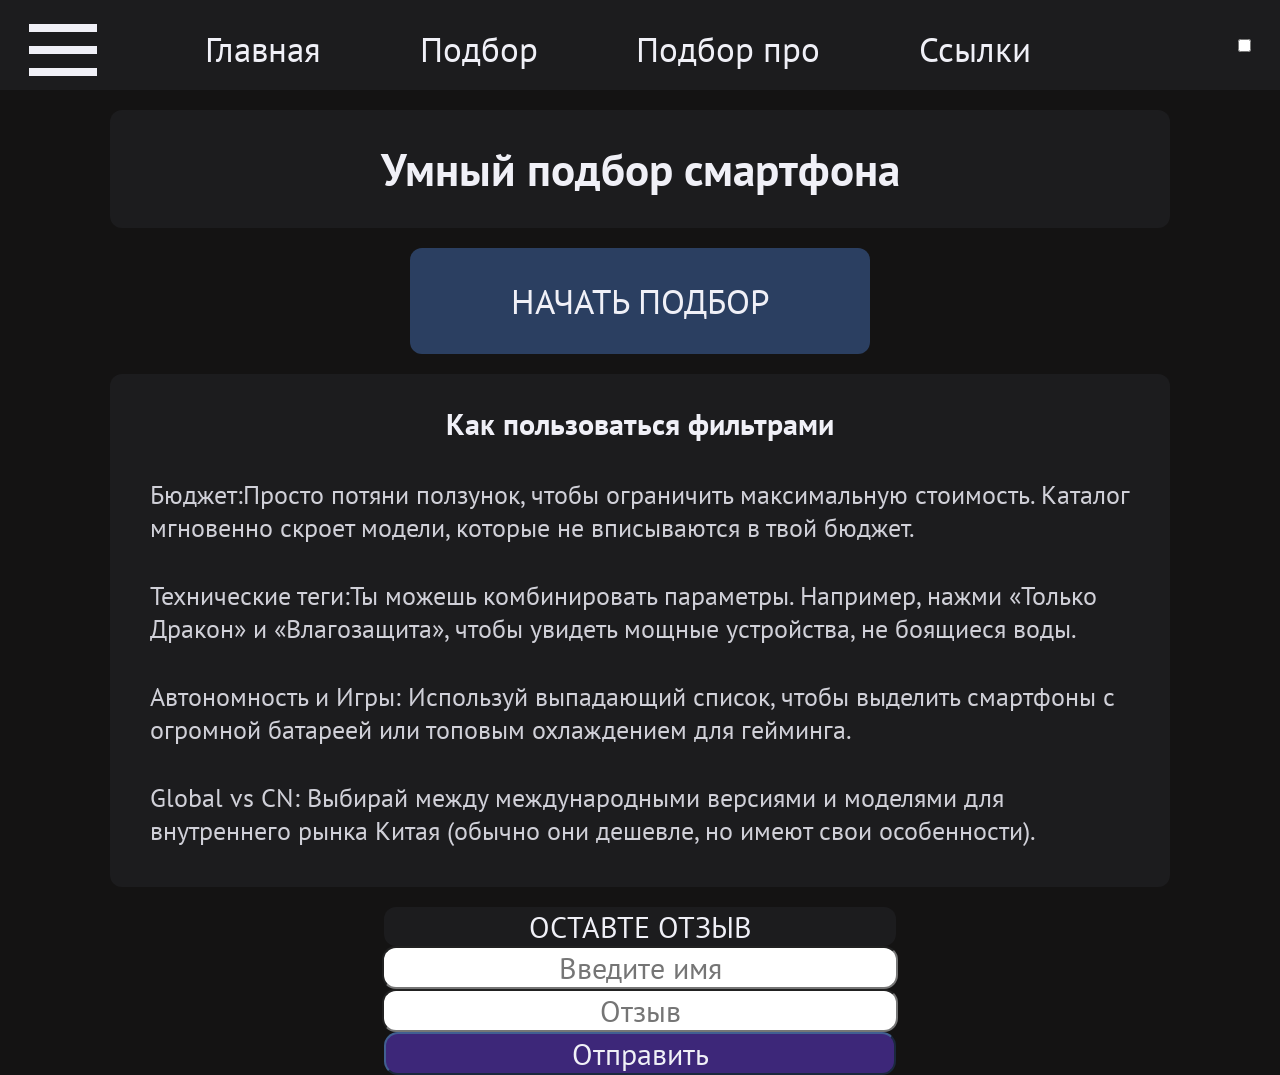
==== index.html @ bf910c3c "Add files via upload" ====
<!DOCTYPE html>
<html lang="en">
<head>
    <meta charset="UTF-8">
    <meta name="viewport" content="width=device-width, initial-scale=1.0">
    <link rel="stylesheet" href="style.css">
    <title>Document</title>
</head>
<body>
    <header>
            <div class="burger">
            <span></span>
            <span></span>
            <span></span>
        </div>
        <nav>
            <ul>
                <li><a href="index.html">Главная</a></li>
                <li><a href="find.html">Подбор</a></li>
                <li><a href="find_pro.html"class="_a">Подбор про</a></li>
                <li><a href="s.html"class="_a">Ссылки</a></li>
                <li><a href=""></a></li>
            </ul>
        </nav>
    <input type="checkbox" id = 'them'>
    </header>
    <main>
        <nav class="bnav">
            <ul>
                <li><a href="index.html">Главная</a></li>
                <li><a href="find.html" >Подбор</a></li>
                <li><a href="find_pro.html" >Подбор про</a></li>
                <li><a href="s.html">Ссылки</a></li>
                
            </ul>
        </nav>
        
        <div class="site_info"><h1>Умный подбор смартфона</h1></div>
        <div class="startfind"><a href="find.html">НАЧАТЬ ПОДБОР</a></div>
<div class="site_info2">
    <h2>Как пользоваться фильтрами</h2>
    <p class="how">Бюджет:Просто потяни ползунок, чтобы ограничить максимальную стоимость. Каталог мгновенно скроет модели, которые не вписываются в твой бюджет.</p>
    <p class="how">Технические теги:Ты можешь комбинировать параметры. Например, нажми «Только Дракон» и «Влагозащита», чтобы увидеть мощные устройства, не боящиеся воды.</p>
    <p class="how">Автономность и Игры: Используй выпадающий список, чтобы выделить смартфоны с огромной батареей или топовым охлаждением для гейминга.</p>
    <p class="how">Global vs CN: Выбирай между международными версиями и моделями для внутреннего рынка Китая (обычно они дешевле, но имеют свои особенности).</p>
</div>


    </main>
    <footer>

<form action="" class="form" id="tg-form">
    <label class="formlbl">ОСТАВТЕ ОТЗЫВ</label>
    <!-- Добавили name="name" и исправили required -->
    <input type="text" placeholder="Введите имя" required name="name">            
    
    <!-- Заменили textarea на input для телефона и добавили name="phone" -->
    <input type="text" placeholder="Отзыв" required name="text">
    
    <button type="submit" class="formbutton" id="sendbutton">Отправить</button>
</form>



    </footer>
</body>
<script type="module" src="indecs.js"></script>

</html>
---- style.css ----
@import url('https://fonts.googleapis.com/css2?family=PT+Sans:ital,wght@0,400;0,700;1,400;1,700&family=PT+Serif:ital,wght@0,400;0,700;1,400;1,700&family=Roboto:ital,wght@0,100;0,300;0,400;0,500;0,700;0,900;1,100;1,300;1,400;1,500;1,700;1,900&display=swap');
*{
    font-family:'Pt Sans'; /* шрифты */
    padding: 0px;
    margin: 0px; 
    user-select: none;         /* Убирает возможность выделить текст курсором */
}

.pt-sans-regular { /* шрифты */
    font-family: "PT Sans", serif;
    font-weight: 400;
    font-style: normal;
}

body{
    display: flex;
    flex-direction: column;
    min-height: 100vh; /* Растягивает body на всю высоту экрана */
    margin: 0;
    /* background: radial-gradient(circle, #acacff, #7878f4); */
    background-color: #141313;
}

header {
    display: flex;
    justify-content: space-around;
    align-items: center; /* Центрирует элементы по вертикали внутри 80px */
    background-color: #1c1c1e;
    height: 90px;
    position: fixed;
    top: 0;       /* Прижать к самому верху */
    left: 0;      /* Прижать к левому краю */
    width: 100%;  /* Растянуть на всю ширину экрана */
    z-index: 100; /* Чтобы шапка всегда была поверх остального контента */
}

li:hover {
    /* Цвет фона с прозрачностью 0.1, который НЕ влияет на текст */
    background-color: rgba(255, 255, 255, 0.1); 
    border-radius: 8px;
}

header nav{
    width:80%;
}

header ul{
    margin-top: 7px;
    display: flex;
    width: 100%;
    justify-content: space-around;
}

header li{
    list-style: none;
    transition: 0.3s; /* Чтобы наведение было плавным */
    border: 2px solid transparent; /* Заранее бронируем место под обводку, чтобы текст не дергался */
    padding: 10px; /* Отступ внутри, чтобы текст не прилипал к рамке */
    cursor: pointer;
}

header a{
    font-size: 35px;
    text-decoration: none;
    color: #f0f0f7;

}

.burger {
    margin-top: 10px;
    width: 68px;
    height: 52px;
    display: flex;
    flex-direction: column;
    cursor: pointer;
    justify-content: space-between; /* Распределяем линии равномерно */
    position: relative;
}

.burger span {
    background-color: #f0f0f7;
    height: 8px;
    width: 100%;
    transition: 0.3s ease; /* Добавляем плавность */
    transform-origin: center; /* Вращаем относительно центра */
}

.burger.active span:nth-child(1) {
    transform: translateY(22px) rotate(45deg);
}

.burger.active span:nth-child(2) {
    opacity: 0;
}

.burger.active span:nth-child(3) {
    transform: translateY(-22px) rotate(-45deg);
}

main {
    padding-top: 90px;

    flex: 1; /* Этот блок заберет всё свободное место, прижав футер вниз */
    
}


.bnav{
    position: fixed;
    transform: translateX(-230px);    
    z-index: 100;
}

.bnav.active{
    height: 100%;
    width: 250px;
    display: flex;
    justify-content: space-around;
    transition: 0.4s ease;
    transform: translateX(0px); 
    background-color: #1c1c1e;
    position: fixed;
    z-index: 100;
}

main ul{
    margin-top: 20px;
    margin-left: 40px;
}

main li{
    height: 60px;
       list-style: none; 
}

main a{
    font-size: 35px;
    text-decoration: none;
    color: #f0f0f7;
}

.first_text{
    font-size: 40px;
}

button{
    height: 50px;
    font-size: 25px;
    width: 210px;
    color: #f0f0f7;
    /* background-color: #2b3f61; */
    background-color: #3d2779;
    text-decoration: none;
    outline: none;
    border-radius: 12px;
    border-color: #415f91;
    cursor: pointer;
}

button.active {
    background-color: #f0f0f7;
    color: #415f91;
    border-color: #415f91;
}

button:hover {
    filter: brightness(1.2); /* Легкое осветление при наведении */
}

select{
    width: 820px;
    color: #f0f0f7;
    background-color: #2b3f61;
    font-size: 25px;    
    text-decoration: none;
    outline: none;
    border-radius: 12px;
    border-color: #415f91;
    text-align: center; /*текст по центру*/
    cursor: pointer;
    appearance: none;  /* Убирает стандартную "галочку" браузера */
    height: 50px;
}

select:hover{
    filter: brightness(1.2); /* Легкое осветление при наведении */
}

option:hover{
  background-color: blue;
  cursor: pointer;
}

.price{
font-size: 35px;
}

.buttons {
    display: flex;
    flex-wrap: wrap;    /* Позволяет кнопкам перепрыгивать на новую строку */
    justify-content: center;
    gap: 12px;          
    padding: 20px;
    max-width: 900px;   
    margin: 0 auto;     
}


.phone_card {
    display: flex;         /* Выстраивает картинку и инфо-блок в ряд */
    gap: 20px;             /* Расстояние между картинкой и текстом */
    background: #fff;
    padding: 15px;
    border-radius: 14px;
    margin-bottom: 15px; 
    max-width: 1100px;       /*  эти 2 свойства в комбенации уберают края */
    margin: 15px auto;           /*  эти 2 свойства в комбенации уберают края */
    color: #f0f0f7;
    /* background-color: #415f91; */
    background-color: #1c1c1e;
    font-size: 25px;
    animation: fadeIn 0.5s ease forwards; 
}

.startfind{
    background-color:#2b3f61;
    width: 400px;
    max-width: 95%;
    margin: 20px auto;
    border-radius: 12px;
    padding: 30px;
    display: flex;
    flex-direction: column;
    gap: 15px;
    color: #f0f0f7;
    align-items: center;   
    font-size: 30px; 
    
}

.site_info2{
    margin: 150px auto;
}







@keyframes fadeIn {
    0% {
        opacity: 0;
        transform: translateY(20px); 
    }
    100% {
        opacity: 1;
        transform: translateY(0);
    }
}

.phone_img {
    max-width: 600px;          /* Фиксируем ширину картинки */
    max-height: 550px;
    border-radius: 14px;
}

.phone_info {
    display: flex;
    flex-direction: column; /* Внутри этого блока всё идет сверху вниз */
    gap: 10px;             /* Расстояние между H3 и будущим текстом */
}

.phone_info h3 {
    margin: 0;             /* Убираем лишние отступы у заголовка */
    font-size: 30px;
}

.count{
    font-size: 30px;
    color: #f0f0f7;
    background-color: #2b3f61;
    width: 225px;
    margin: auto;
    text-align: center;
    border-radius: 12px;
    height: auto;
}

.costdiv{
    display: flex;
    justify-content: center;
    flex-direction: column-reverse;
    background-color: #2b3f61;
    margin: 15px auto;
    width: 830px;
    border-radius: 12px;
}

.cost{
    width: 90%;
    margin: auto;
    cursor: pointer;
    margin-bottom: 10px;
}

.costspan{
    margin: auto;
    color: #f0f0f7;
    font-size: 30px;
    margin-top: 5px;
}

.site_info, .site_info2 {
    width: 1000px;
    max-width: 95%; 
    margin: 20px auto;
    background-color:#1c1c1e;
    border-radius: 12px;
    padding: 30px; 
    display: flex;
    flex-direction: column;
    gap: 15px; 
    color: #f0f0f7;
}


h1, h2{
    margin: 0 auto;
    text-align: center;
}

h1 { 
    font-size: 45px; 
    color: #f0f0f7; 
}

h2 { 
    font-size: 30px; 
    padding-bottom: 10px; 
}

.how {
    font-size: 26px; 
    margin: 10px;
    text-align: left;
    color: #d0d0d8;
}

.form{
    display: flex;
    flex-direction: column;
    align-items: center;
    height: 15vh;

}

.form input,textarea{
    border-radius: 14px;
    width: 40%;
    height: 100px;
    font-size: 30px;        
    text-align: center;
}

.formbutton{
    border-radius: 14px;
    width: 40%;
    height: 100px;
    font-size: 30px;        
    text-align: center;
}

.findfoot{
    background:#415f91;
    font-size: 30px;
    color: #f0f0f7;
    background-color:#2b3f61;
    width: 100%;
    margin: auto;
    text-align: center;
    border-radius: 12px;
    height: auto;
     
}

.formlbl{
    background-color: #1c1c1e;
    border-radius: 12px;
    width: 40%;
    text-align: center;
    font-size: 30px;
    color:#f0f0f7;
}

.description{
    color: #d0d0d8;
}























@media (max-width: 480px){
    ._a{
        display: none;
    }
    .costdiv{
        width: 80%;
    }

    body {
    margin: 0;
    padding: 0;
    overflow-x: hidden; /* Запрещаем боковую прокрутку */
    width: 100%;
    font-family: sans-serif;
}

.formlbl{
    width: 90%;
}

.formbutton{
    width: 90%;
}

.startfind{
    width: 80%;
}

.block1 {
    display: flex;
    flex-direction: column; 
    align-items: center;    
    gap: 20px;              
    padding: 15px;
}
.phone_card {
    width: 100%;            
    max-width: 360px;       
    background:#415f91;
    border-radius: 14px;
    display: flex;
    flex-direction: column; 
}

.phone_img {
    width: 100%;
    height: 250px;
    object-fit: cover;      /* Картинка заполняет верхнюю часть */
}

.phone_info {
    padding: 15px;
}

header nav{
    width:60%;
}
.phone_info h3 {
    font-size: 30px;
    margin-bottom: 10px;
}
.filter-btn {
    padding: 12px 20px;
    font-size: 24px;
    border-radius: 12px;
    margin: 5px;
}
.form input, button, textarea{
    width: 90%;
}
.site_info, .site_info2{
    width: 80%;
}
}
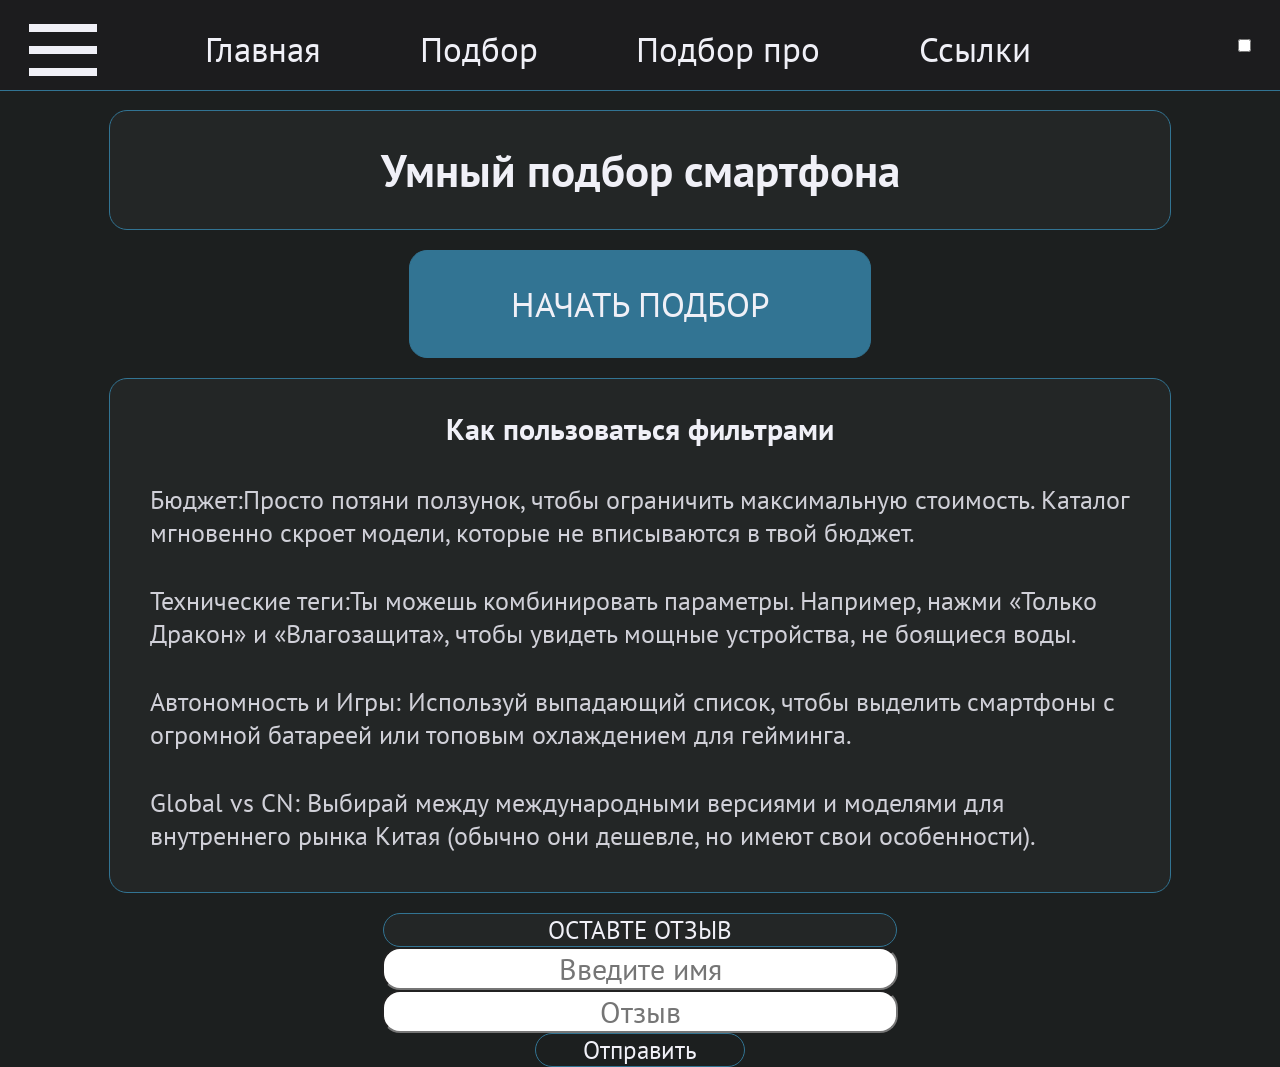
==== commit 738c161e: "Add files via upload" ====
--- a/index.html
+++ b/index.html
@@ -57,7 +57,7 @@
     <!-- Заменили textarea на input для телефона и добавили name="phone" -->
     <input type="text" placeholder="Отзыв" required name="text">
     
-    <button type="submit" class="formbutton" id="sendbutton">Отправить</button>
+    <button type="submit" class="button" class="sendbutton" >Отправить</button>
 </form>
 
 
--- a/style.css
+++ b/style.css
@@ -18,14 +18,15 @@
     min-height: 100vh; /* Растягивает body на всю высоту экрана */
     margin: 0;
     /* background: radial-gradient(circle, #acacff, #7878f4); */
-    background-color: #141313;
+    background-color: #1C1F1F;
 }
 
 header {
     display: flex;
     justify-content: space-around;
     align-items: center; /* Центрирует элементы по вертикали внутри 80px */
-    background-color: #1c1c1e;
+    border-bottom: 1px solid #327493; /* Тонкая рамка вместо заливки */
+    background-color: #1C1C1E;
     height: 90px;
     position: fixed;
     top: 0;       /* Прижать к самому верху */
@@ -118,9 +119,10 @@
     justify-content: space-around;
     transition: 0.4s ease;
     transform: translateX(0px); 
-    background-color: #1c1c1e;
+    background-color: #1C1C1E;
     position: fixed;
     z-index: 100;
+    border-right: 1px solid #327493; /* Тонкая рамка вместо заливки */
 }
 
 main ul{
@@ -148,12 +150,11 @@
     font-size: 25px;
     width: 210px;
     color: #f0f0f7;
-    /* background-color: #2b3f61; */
-    background-color: #3d2779;
+    background: transparent;
+    border: 1px solid #327493; /* Тонкая рамка вместо заливки */
     text-decoration: none;
     outline: none;
-    border-radius: 12px;
-    border-color: #415f91;
+    border-radius: 18px ;
     cursor: pointer;
 }
 
@@ -164,22 +165,82 @@
 }
 
 button:hover {
-    filter: brightness(1.2); /* Легкое осветление при наведении */
-}
-
-select{
-    width: 820px;
-    color: #f0f0f7;
-    background-color: #2b3f61;
-    font-size: 25px;    
-    text-decoration: none;
+    background-color: #327493;
+    color: white;
+    transition: 0.3s; /* Плавный переход */
+}
+
+
+select {
+    width: 100%; /* На мобилках лучше 100%, на ПК можно ограничить */
+    max-width: 900px; 
+    height: 50px;
+    color: #f0f0f7;
+    background: transparent;
+    font-size: 25px;
+    border: 1px solid #327493;
+    border-radius: 18px;
     outline: none;
-    border-radius: 12px;
-    border-color: #415f91;
-    text-align: center; /*текст по центру*/
     cursor: pointer;
-    appearance: none;  /* Убирает стандартную "галочку" браузера */
-    height: 50px;
+    text-align: center;
+    appearance: none;
+    padding: 0 15px;
+}
+
+.bace option {
+    background-color: #1C1C1E;
+    color: #f0f0f7;
+}
+
+/* ДВОЙНОЙ ПОЛЗУНОК */
+.range-container {
+    position: relative;
+    width: 100%;
+    height: 40px;
+    margin-top: 10px;
+}
+
+input[type="range"].cost {
+    -webkit-appearance: none;
+    appearance: none;
+    width: 100%;
+    position: absolute;
+    background: transparent;
+    pointer-events: none; /* Клики проходят сквозь пустую область */
+    top: 50%;
+    transform: translateY(-50%);
+    margin: 0;
+}
+
+/* Кругляшок (Thumb) */
+input[type="range"].cost::-webkit-slider-thumb {
+    -webkit-appearance: none;
+    height: 20px;
+    width: 20px;
+    border-radius: 50%;
+    background: #f0f0f7;
+    cursor: pointer;
+    pointer-events: auto; /* Кликабелен только сам кружок */
+    box-shadow: 0 0 10px rgba(50, 116, 147, 0.5);
+    border: none;
+}
+
+/* Дорожка */
+.slider-track {
+    width: 100%;
+    height: 5px;
+    background: #327493;
+    position: absolute;
+    top: 50%;
+    transform: translateY(-50%);
+    border-radius: 5px;
+}
+
+.range-values {
+    color: #f0f0f7;
+    font-size: 25px;
+    margin-bottom: 10px;
+    text-align: center;
 }
 
 select:hover{
@@ -211,23 +272,23 @@
     gap: 20px;             /* Расстояние между картинкой и текстом */
     background: #fff;
     padding: 15px;
-    border-radius: 14px;
+    border-radius: 18px;
     margin-bottom: 15px; 
     max-width: 1100px;       /*  эти 2 свойства в комбенации уберают края */
     margin: 15px auto;           /*  эти 2 свойства в комбенации уберают края */
     color: #f0f0f7;
-    /* background-color: #415f91; */
-    background-color: #1c1c1e;
+    /* background-color: #415f91; */    border: 1px solid #327493; /* Тонкая рамка вместо заливки */
     font-size: 25px;
     animation: fadeIn 0.5s ease forwards; 
+    background-color: transparent;
 }
 
 .startfind{
-    background-color:#2b3f61;
+    background-color:#327493;
     width: 400px;
     max-width: 95%;
     margin: 20px auto;
-    border-radius: 12px;
+    border-radius: 18px;
     padding: 30px;
     display: flex;
     flex-direction: column;
@@ -235,7 +296,8 @@
     color: #f0f0f7;
     align-items: center;   
     font-size: 30px; 
-    
+
+    border: 1px solid #327493; /* Тонкая рамка вместо заливки */
 }
 
 .site_info2{
@@ -262,7 +324,7 @@
 .phone_img {
     max-width: 600px;          /* Фиксируем ширину картинки */
     max-height: 550px;
-    border-radius: 14px;
+    border-radius: 18px;
 }
 
 .phone_info {
@@ -279,29 +341,36 @@
 .count{
     font-size: 30px;
     color: #f0f0f7;
-    background-color: #2b3f61;
+    background-color: #327493;
     width: 225px;
     margin: auto;
     text-align: center;
-    border-radius: 12px;
+    border-radius: 18px;
     height: auto;
+        background: transparent;
+    border: 1px solid #327493; /* Тонкая рамка вместо заливки */
 }
 
 .costdiv{
     display: flex;
     justify-content: center;
     flex-direction: column-reverse;
-    background-color: #2b3f61;
+    background-color: #327493;
     margin: 15px auto;
-    width: 830px;
-    border-radius: 12px;
+    width: 80%;
+    border-radius: 18px;
+        background: transparent;
+    border: 1px solid #327493; /* Тонкая рамка вместо заливки */
 }
 
 .cost{
+background-color: #1C1C1E;
+    color: #f0f0f7;
     width: 90%;
     margin: auto;
     cursor: pointer;
     margin-bottom: 10px;
+    color: #327493; /* Тонкая рамка вместо заливки */
 }
 
 .costspan{
@@ -315,13 +384,14 @@
     width: 1000px;
     max-width: 95%; 
     margin: 20px auto;
-    background-color:#1c1c1e;
-    border-radius: 12px;
     padding: 30px; 
     display: flex;
     flex-direction: column;
     gap: 15px; 
     color: #f0f0f7;
+    background: rgba(255, 255, 255, 0.03); /* Почти прозрачный фон */
+    border: 1px solid #327493; /* Тонкая рамка вместо заливки */
+    border-radius: 18px;
 }
 
 
@@ -356,7 +426,7 @@
 }
 
 .form input,textarea{
-    border-radius: 14px;
+    border-radius: 18px;
     width: 40%;
     height: 100px;
     font-size: 30px;        
@@ -364,7 +434,7 @@
 }
 
 .formbutton{
-    border-radius: 14px;
+    border-radius: 18px;
     width: 40%;
     height: 100px;
     font-size: 30px;        
@@ -372,31 +442,34 @@
 }
 
 .findfoot{
-    background:#415f91;
     font-size: 30px;
     color: #f0f0f7;
-    background-color:#2b3f61;
+    background-color:#3B527F;
     width: 100%;
     margin: auto;
     text-align: center;
-    border-radius: 12px;
     height: auto;
-     
+         border-top: 1px solid #327493; /* Тонкая рамка вместо заливки */    
+        background-color: #1C1C1E;
 }
 
 .formlbl{
-    background-color: #1c1c1e;
-    border-radius: 12px;
     width: 40%;
     text-align: center;
-    font-size: 30px;
+    font-size: 25px;
     color:#f0f0f7;
+    background: rgba(255, 255, 255, 0.03); /* Почти прозрачный фон */
+    border: 1px solid #327493; /* Тонкая рамка вместо заливки */
+    border-radius: 18px;
 }
 
 .description{
     color: #d0d0d8;
 }
 
+.sendbutton{
+    width: 40%;
+}
 
 
 
@@ -424,7 +497,7 @@
         display: none;
     }
     .costdiv{
-        width: 80%;
+        width: 95%;
     }
 
     body {
@@ -457,10 +530,10 @@
 .phone_card {
     width: 100%;            
     max-width: 360px;       
-    background:#415f91;
-    border-radius: 14px;
+    border-radius: 18px;
     display: flex;
     flex-direction: column; 
+    
 }
 
 .phone_img {
@@ -483,7 +556,7 @@
 .filter-btn {
     padding: 12px 20px;
     font-size: 24px;
-    border-radius: 12px;
+    border-radius: 18px;
     margin: 5px;
 }
 .form input, button, textarea{
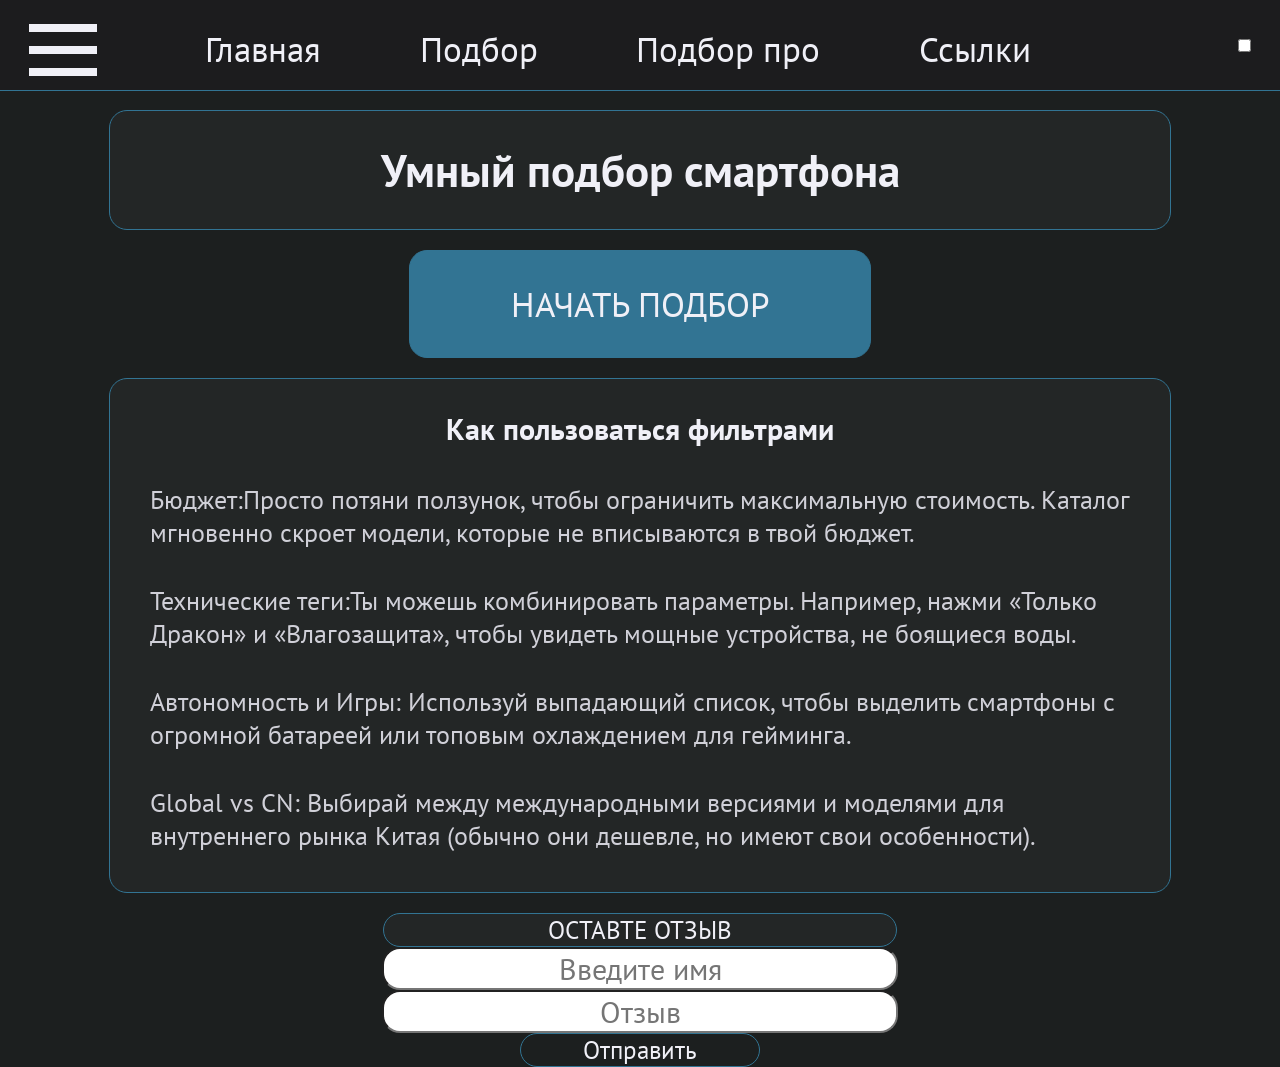
==== commit 57021bcc: "Add files via upload" ====
--- a/index.html
+++ b/index.html
@@ -27,10 +27,10 @@
     <main>
         <nav class="bnav">
             <ul>
-                <li><a href="index.html">Главная</a></li>
-                <li><a href="find.html" >Подбор</a></li>
-                <li><a href="find_pro.html" >Подбор про</a></li>
-                <li><a href="s.html">Ссылки</a></li>
+                <li><a href="index.html" class="at">Главная</a></li>
+                <li><a href="find.html" class="at">Подбор</a></li>
+                <li><a href="find_pro.html" class="at">Подбор про</a></li>
+                <li><a href="s.html" class="at">Ссылки</a></li>
                 
             </ul>
         </nav>
--- a/style.css
+++ b/style.css
@@ -33,6 +33,7 @@
     left: 0;      /* Прижать к левому краю */
     width: 100%;  /* Растянуть на всю ширину экрана */
     z-index: 100; /* Чтобы шапка всегда была поверх остального контента */
+    
 }
 
 li:hover {
@@ -108,15 +109,13 @@
 
 .bnav{
     position: fixed;
-    transform: translateX(-230px);    
+    transform: translateX(-290px);    
     z-index: 100;
 }
 
 .bnav.active{
     height: 100%;
     width: 250px;
-    display: flex;
-    justify-content: space-around;
     transition: 0.4s ease;
     transform: translateX(0px); 
     background-color: #1C1C1E;
@@ -148,7 +147,7 @@
 button{
     height: 50px;
     font-size: 25px;
-    width: 210px;
+    width: 240px;
     color: #f0f0f7;
     background: transparent;
     border: 1px solid #327493; /* Тонкая рамка вместо заливки */
@@ -471,6 +470,79 @@
     width: 40%;
 }
 
+/* Контейнер кнопки для позиционирования */
+.filter-btn {
+    position: relative;
+    padding-right: 35px !important; /* Освобождаем место под знак вопроса */
+}
+
+/* Иконка вопроса */
+.hint-icon {
+    position: absolute;
+    right: 8px;
+    top: 50%;
+    transform: translateY(-50%);
+    width: 18px;
+    height: 18px;
+    background: rgba(255, 255, 255, 0.2);
+    border-radius: 50%;
+    font-size: 12px;
+    display: flex;
+    align-items: center;
+    justify-content: center;
+    cursor: help;
+    transition: 0.3s;
+}
+
+.hint-icon:hover {
+    background: #327493;
+}
+
+/* Сама подсказка */
+.hint-text {
+    visibility: hidden;
+    opacity: 0;
+    width: 180px;
+    background: #1C1C1E;
+    color: #fff;
+    text-align: center;
+    border: 1px solid #327493;
+    border-radius: 8px;
+    padding: 8px;
+    position: absolute;
+    z-index: 100;
+    bottom: 130%; /* Показываем над кнопкой */
+    left: 50%;
+    transform: translateX(-50%);
+    transition: 0.3s;
+    font-size: 13px;
+    line-height: 1.4;
+    pointer-events: none; /* Чтобы не мешала кликам */
+    box-shadow: 0 5px 15px rgba(0,0,0,0.5);
+}
+
+/* Треугольник внизу подсказки */
+.hint-text::after {
+    content: "";
+    position: absolute;
+    top: 100%;
+    left: 50%;
+    margin-left: -5px;
+    border-width: 5px;
+    border-style: solid;
+    border-color: #327493 transparent transparent transparent;
+}
+
+/* Показ при наведении или клике (для мобилок) */
+.hint-icon:hover .hint-text, .hint-icon.active .hint-text {
+    visibility: visible;
+    opacity: 1;
+}
+
+.hint-icon.active .hint-text {
+    visibility: visible;
+    opacity: 1;
+}
 
 
 
@@ -498,6 +570,10 @@
     }
     .costdiv{
         width: 95%;
+    }
+
+    header a{
+        display: none;
     }
 
     body {
@@ -508,6 +584,16 @@
     font-family: sans-serif;
 }
 
+.bnav.active{
+    width: 100%;
+}
+
+.at{
+    margin-bottom: 15px;
+    font-size: 40px;
+    width: 100%;
+}
+
 .formlbl{
     width: 90%;
 }
@@ -527,13 +613,12 @@
     gap: 20px;              
     padding: 15px;
 }
-.phone_card {
-    width: 100%;            
-    max-width: 360px;       
+.phone_card {        
+    max-width: 80%;       
     border-radius: 18px;
     display: flex;
     flex-direction: column; 
-    
+    margin: 5px auto;
 }
 
 .phone_img {
@@ -565,4 +650,36 @@
 .site_info, .site_info2{
     width: 80%;
 }
-}
+    .block1 {
+        width: 100%;
+        overflow-x: hidden; /* Обрезаем всё, что вылезает за пределы контейнера */
+        padding: 0; 
+    }
+.findfoot{
+    font-size: 22px;
+}    
+    .hint-text {
+        /* 1. Сбрасываем центрирование */
+        left: auto !important; 
+        transform: none !important; 
+
+        /* 2. Прижимаем правый край подсказки к правому краю иконки */
+        right: 0 !important; 
+        
+        /* 3. Ограничиваем ширину, чтобы она не была шире экрана */
+        width: 80vw; 
+        max-width: 280px;
+
+        /* 4. Немного отступаем от верха */
+        bottom: 150%; 
+    }
+
+    /* 5. Поправляем хвостик (треугольник), чтобы он был под вопросиком */
+    .hint-text::after {
+        left: auto !important;
+        right: 5px !important; /* Смещаем вправо к иконке */
+        margin-left: 0 !important;
+    }
+
+
+}
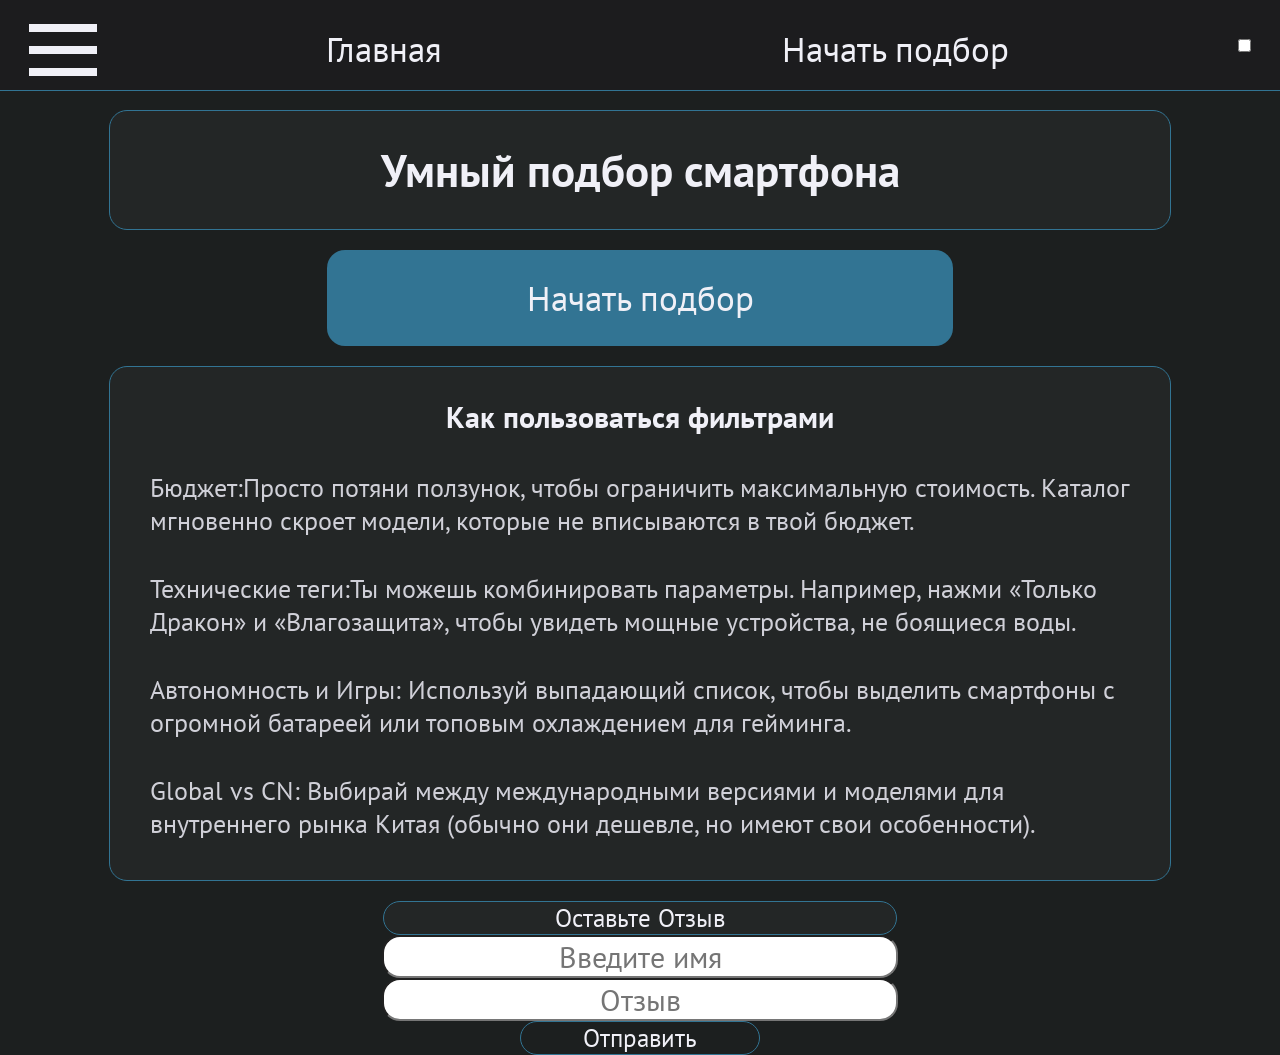
==== commit 91d16297: "Add files via upload" ====
--- a/index.html
+++ b/index.html
@@ -15,11 +15,9 @@
         </div>
         <nav>
             <ul>
-                <li><a href="index.html">Главная</a></li>
-                <li><a href="find.html">Подбор</a></li>
-                <li><a href="find_pro.html"class="_a">Подбор про</a></li>
-                <li><a href="s.html"class="_a">Ссылки</a></li>
-                <li><a href=""></a></li>
+                <li><a href="index.html">Главная</a></li>            
+                <li><a href="find.html">Начать подбор</a></li>
+
             </ul>
         </nav>
     <input type="checkbox" id = 'them'>
@@ -28,15 +26,13 @@
         <nav class="bnav">
             <ul>
                 <li><a href="index.html" class="at">Главная</a></li>
-                <li><a href="find.html" class="at">Подбор</a></li>
-                <li><a href="find_pro.html" class="at">Подбор про</a></li>
-                <li><a href="s.html" class="at">Ссылки</a></li>
-                
+                <li><a href="find.html" class="at" >Подбор</a></li>
+
             </ul>
         </nav>
-        
         <div class="site_info"><h1>Умный подбор смартфона</h1></div>
-        <div class="startfind"><a href="find.html">НАЧАТЬ ПОДБОР</a></div>
+                <div class="startfind"><a href="find.html">Начать подбор</a></div>
+
 <div class="site_info2">
     <h2>Как пользоваться фильтрами</h2>
     <p class="how">Бюджет:Просто потяни ползунок, чтобы ограничить максимальную стоимость. Каталог мгновенно скроет модели, которые не вписываются в твой бюджет.</p>
@@ -50,7 +46,7 @@
     <footer>
 
 <form action="" class="form" id="tg-form">
-    <label class="formlbl">ОСТАВТЕ ОТЗЫВ</label>
+    <label class="formlbl">Оставьте Отзыв</label>
     <!-- Добавили name="name" и исправили required -->
     <input type="text" placeholder="Введите имя" required name="name">            
     
--- a/style.css
+++ b/style.css
@@ -39,7 +39,7 @@
 li:hover {
     /* Цвет фона с прозрачностью 0.1, который НЕ влияет на текст */
     background-color: rgba(255, 255, 255, 0.1); 
-    border-radius: 8px;
+    border-radius: 18px;
 }
 
 header nav{
@@ -124,6 +124,31 @@
     border-right: 1px solid #327493; /* Тонкая рамка вместо заливки */
 }
 
+.bnavf{
+    position: fixed;
+    transform: translateY(990px);    
+    z-index: 100;
+}
+
+.bnavf.active{
+    height: 100%;
+    width: 250px;
+    transition: 0.4s ease;
+    transform: translateX(0px); 
+    background-color: #1C1C1E;
+    position: fixed;
+    z-index: 100;
+    border-right: 1px solid #327493; /* Тонкая рамка вместо заливки */
+    display:flex;
+    flex-direction: column;
+
+}
+
+.filtdiv{
+    display: flex;
+    justify-content: center;
+}
+
 main ul{
     margin-top: 20px;
     margin-left: 40px;
@@ -171,7 +196,7 @@
 
 
 select {
-    width: 100%; /* На мобилках лучше 100%, на ПК можно ограничить */
+    width: 83%; /* На мобилках лучше 100%, на ПК можно ограничить */
     max-width: 900px; 
     height: 50px;
     color: #f0f0f7;
@@ -283,25 +308,38 @@
 }
 
 .startfind{
-    background-color:#327493;
-    width: 400px;
-    max-width: 95%;
+    background: #327493;
+    max-width: 45%;
     margin: 20px auto;
     border-radius: 18px;
-    padding: 30px;
+    padding: 25px;
     display: flex;
     flex-direction: column;
     gap: 15px;
     color: #f0f0f7;
     align-items: center;   
-    font-size: 30px; 
-
-    border: 1px solid #327493; /* Тонкая рамка вместо заливки */
+    font-size: 30px;
 }
 
 .site_info2{
     margin: 150px auto;
 }
+
+
+.sortimp{
+    margin-right: 20px;
+    transform: scale(2);
+}
+
+.bnavf label{
+    font-size: 25px;
+    color: #f0f0f7;
+    cursor: pointer;
+    padding: 15px;
+    padding-bottom: 20px;
+}
+
+
 
 
 
@@ -336,6 +374,7 @@
     margin: 0;             /* Убираем лишние отступы у заголовка */
     font-size: 30px;
 }
+
 
 .count{
     font-size: 30px;
@@ -544,6 +583,14 @@
     opacity: 1;
 }
 
+.filter {
+    background-size: cover;
+    background-position: center;
+    height: 50px;
+    width: 50px;
+    border-radius: 15px;
+}
+
 
 
 
@@ -565,6 +612,14 @@
 
 
 @media (max-width: 480px){
+    
+    .bnavf.active {
+        bottom: 0;
+        width: 100%;
+        height: auto;
+        border-radius: 15px 15px 0 0;
+        border-top: 1px solid #577495;
+    }
     ._a{
         display: none;
     }
@@ -604,6 +659,10 @@
 
 .startfind{
     width: 80%;
+}
+
+.startfind a{
+    font-size: 27px;
 }
 
 .block1 {
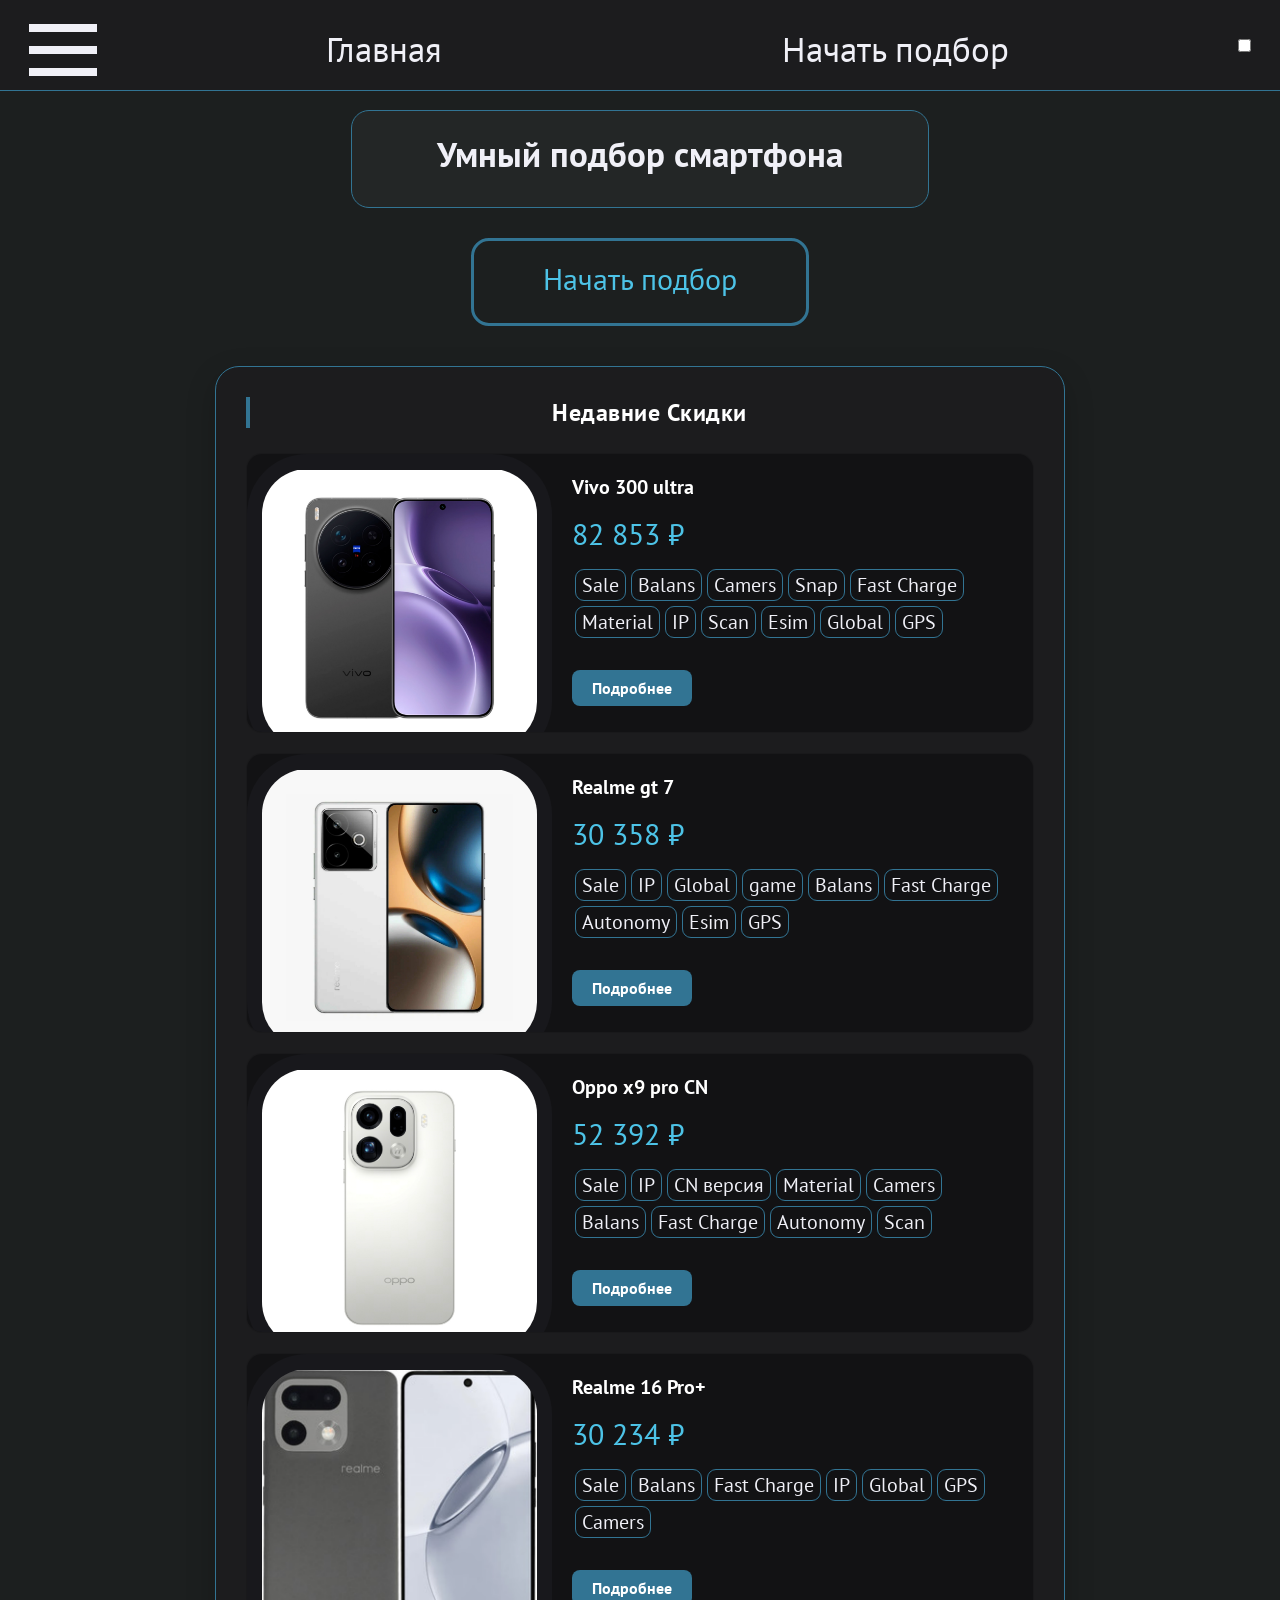
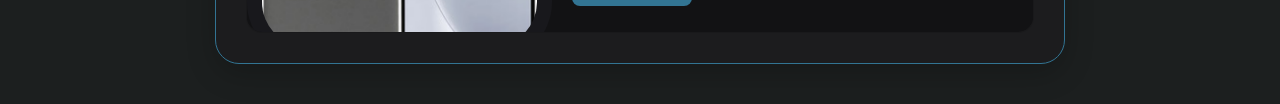
==== commit 6eb3447e: "First commit" ====
--- a/index.html
+++ b/index.html
@@ -1,9 +1,14 @@
 <!DOCTYPE html>
 <html lang="en">
 <head>
+
+<link rel="stylesheet" type="text/css" href="https://cloudflare.com"/>
+<link rel="stylesheet" type="text/css" href="https://cloudflare.com"/>
+ 
+
     <meta charset="UTF-8">
     <meta name="viewport" content="width=device-width, initial-scale=1.0">
-    <link rel="stylesheet" href="style.css">
+    <link rel="stylesheet" href="style.css?v=100">
     <title>Document</title>
 </head>
 <body>
@@ -16,7 +21,7 @@
         <nav>
             <ul>
                 <li><a href="index.html">Главная</a></li>            
-                <li><a href="find.html">Начать подбор</a></li>
+                <li><a href="find.html" >Начать подбор</a></li>
 
             </ul>
         </nav>
@@ -31,10 +36,32 @@
             </ul>
         </nav>
         <div class="site_info"><h1>Умный подбор смартфона</h1></div>
-                <div class="startfind"><a href="find.html">Начать подбор</a></div>
+                <div class="startfind"><a href="find.html"class="start_a">Начать подбор</a></div>
+
+<div class="discount_section">
+    
+
+    <div class="discount_header">
+        <h2 class="discount_title">Недавние Скидки</h2>
+    </div>
+    
+
+    <div class="pure_slider_container" id="sale-slider-container"></div>
+    
+</div>
+
+
+
+
+
+
+
+
+
+
 
 <div class="site_info2">
-    <h2>Как пользоваться фильтрами</h2>
+    <h4>Как пользоваться фильтрами</h4>
     <p class="how">Бюджет:Просто потяни ползунок, чтобы ограничить максимальную стоимость. Каталог мгновенно скроет модели, которые не вписываются в твой бюджет.</p>
     <p class="how">Технические теги:Ты можешь комбинировать параметры. Например, нажми «Только Дракон» и «Влагозащита», чтобы увидеть мощные устройства, не боящиеся воды.</p>
     <p class="how">Автономность и Игры: Используй выпадающий список, чтобы выделить смартфоны с огромной батареей или топовым охлаждением для гейминга.</p>
@@ -57,9 +84,16 @@
 </form>
 
 
+    </footer>
+<script type="module" src="index.js"></script>
+</body>
 
-    </footer>
-</body>
-<script type="module" src="indecs.js"></script>
+
+
+
+
+
+
+
 
 </html>
--- a/style.css
+++ b/style.css
@@ -138,7 +138,7 @@
     background-color: #1C1C1E;
     position: fixed;
     z-index: 100;
-    border-right: 1px solid #327493; /* Тонкая рамка вместо заливки */
+    border-right: 1px solid #327493; 
     display:flex;
     flex-direction: column;
 
@@ -147,6 +147,8 @@
 .filtdiv{
     display: flex;
     justify-content: center;
+        padding: 20px 0 0 0;
+        gap: 15px;
 }
 
 main ul{
@@ -155,14 +157,15 @@
 }
 
 main li{
-    height: 60px;
-       list-style: none; 
+    margin: 35px;
+    list-style: none; 
+
 }
 
 main a{
-    font-size: 35px;
     text-decoration: none;
-    color: #f0f0f7;
+    color: #4dc3e7;
+    font-size: 40px;
 }
 
 .first_text{
@@ -175,7 +178,7 @@
     width: 240px;
     color: #f0f0f7;
     background: transparent;
-    border: 1px solid #327493; /* Тонкая рамка вместо заливки */
+    border: 1px solid #327493; 
     text-decoration: none;
     outline: none;
     border-radius: 18px ;
@@ -271,15 +274,6 @@
     filter: brightness(1.2); /* Легкое осветление при наведении */
 }
 
-option:hover{
-  background-color: blue;
-  cursor: pointer;
-}
-
-.price{
-font-size: 35px;
-}
-
 .buttons {
     display: flex;
     flex-wrap: wrap;    /* Позволяет кнопкам перепрыгивать на новую строку */
@@ -292,32 +286,37 @@
 
 
 .phone_card {
-    display: flex;         /* Выстраивает картинку и инфо-блок в ряд */
-    gap: 20px;             /* Расстояние между картинкой и текстом */
+display: flex;
+    gap: 20px;
     background: #fff;
-    padding: 15px;
+    padding: 20px;
+    border-radius: 60px;
+    max-width: 1150px;
+    margin: 20px auto;
+    border: 1px solid #327493;
+    animation: fadeIn 0.5s ease forwards;
+    background-color: transparent;
+}
+
+.price, .data{
+    color: #4dc3e7;
+    font-size: 30px;
+}
+
+
+.startfind{
+    border: 3px solid #327493;
+    width: 26%;
+    margin: 30px auto;
     border-radius: 18px;
-    margin-bottom: 15px; 
-    max-width: 1100px;       /*  эти 2 свойства в комбенации уберают края */
-    margin: 15px auto;           /*  эти 2 свойства в комбенации уберают края */
-    color: #f0f0f7;
-    /* background-color: #415f91; */    border: 1px solid #327493; /* Тонкая рамка вместо заливки */
-    font-size: 25px;
-    animation: fadeIn 0.5s ease forwards; 
-    background-color: transparent;
-}
-
-.startfind{
-    background: #327493;
-    max-width: 45%;
-    margin: 20px auto;
-    border-radius: 18px;
-    padding: 25px;
+    padding: 18px 0 25px 0;
     display: flex;
     flex-direction: column;
-    gap: 15px;
-    color: #f0f0f7;
-    align-items: center;   
+    align-items: center;
+}
+
+.start_a{
+    color:#4dc3e7;
     font-size: 30px;
 }
 
@@ -332,20 +331,29 @@
 }
 
 .bnavf label{
-    font-size: 25px;
+    font-size: 22px;
     color: #f0f0f7;
     cursor: pointer;
-    padding: 15px;
-    padding-bottom: 20px;
-}
-
-
-
-
-
-
-
-
+    margin: 30px;
+}
+
+.card_filtrs {
+    display: flex;
+    flex-wrap: wrap;    
+    gap: 5px;           
+    margin: 6px 0 10px 3px; 
+}
+
+
+.card_tag {
+    font-size:20px;         
+    color:#f0f0f7 ;             
+    background-color: transparent;  
+    border: 1px solid #327493;   
+    padding: 2px 6px;            
+    border-radius: 9px;         
+    white-space: nowrap;         
+}
 
 @keyframes fadeIn {
     0% {
@@ -359,20 +367,21 @@
 }
 
 .phone_img {
-    max-width: 600px;          /* Фиксируем ширину картинки */
+    max-width: 600px;    
     max-height: 550px;
-    border-radius: 18px;
+    border-radius: 60px;
 }
 
 .phone_info {
     display: flex;
-    flex-direction: column; /* Внутри этого блока всё идет сверху вниз */
-    gap: 10px;             /* Расстояние между H3 и будущим текстом */
+    flex-direction: column; 
+    gap: 10px;           
 }
 
 .phone_info h3 {
-    margin: 0;             /* Убираем лишние отступы у заголовка */
-    font-size: 30px;
+    margin: 0; 
+    font-size: 32px;
+    color: #f0f0f7;
 }
 
 
@@ -386,19 +395,19 @@
     border-radius: 18px;
     height: auto;
         background: transparent;
-    border: 1px solid #327493; /* Тонкая рамка вместо заливки */
+    border: 1px solid #327493;
 }
 
 .costdiv{
     display: flex;
     justify-content: center;
     flex-direction: column-reverse;
-    background-color: #327493;
     margin: 15px auto;
-    width: 80%;
+    width: 50%;
     border-radius: 18px;
         background: transparent;
-    border: 1px solid #327493; /* Тонкая рамка вместо заливки */
+    border: 1px solid #327493;
+        padding: 0 20px 0 20px;
 }
 
 .cost{
@@ -408,7 +417,7 @@
     margin: auto;
     cursor: pointer;
     margin-bottom: 10px;
-    color: #327493; /* Тонкая рамка вместо заливки */
+    color: #327493;
 }
 
 .costspan{
@@ -419,31 +428,35 @@
 }
 
 .site_info, .site_info2 {
-    width: 1000px;
-    max-width: 95%; 
+    width: 45%;
     margin: 20px auto;
-    padding: 30px; 
-    display: flex;
-    flex-direction: column;
-    gap: 15px; 
-    color: #f0f0f7;
-    background: rgba(255, 255, 255, 0.03); /* Почти прозрачный фон */
-    border: 1px solid #327493; /* Тонкая рамка вместо заливки */
+    padding: 20px 0 30px 0;
+    color: #f0f0f7;
+    background: rgba(255, 255, 255, 0.03);
+    border: 1px solid #327493;
     border-radius: 18px;
 }
-
+.site_info2 {    display: none;}
 
 h1, h2{
     margin: 0 auto;
     text-align: center;
 }
 
+.swiper_h2{
+    text-align: center;
+    color: #4dc3e7;
+    width: 250px;
+    height: 50px;
+    border:1px solid #327493;
+    border-radius: 9px;
+}
+
 h1 { 
-    font-size: 45px; 
-    color: #f0f0f7; 
-}
-
-h2 { 
+    font-size: 35px; 
+}
+
+h4 { 
     font-size: 30px; 
     padding-bottom: 10px; 
 }
@@ -502,7 +515,9 @@
 }
 
 .description{
-    color: #d0d0d8;
+    color: #dcdce3;
+    font-size: 24px;
+    line-height: 35px;
 }
 
 .sendbutton{
@@ -512,7 +527,7 @@
 /* Контейнер кнопки для позиционирования */
 .filter-btn {
     position: relative;
-    padding-right: 35px !important; /* Освобождаем место под знак вопроса */
+    padding-right: 10px;
 }
 
 /* Иконка вопроса */
@@ -588,8 +603,159 @@
     background-position: center;
     height: 50px;
     width: 50px;
-    border-radius: 15px;
-}
+    border-radius: 14px;
+}
+
+footer{
+    display: none;
+}
+
+/* 1. Главная большая подложка для всего раздела скидок */
+.discount_section {
+    width: 100%;
+    max-width: 850px; /* Фиксируем идеальную ширину под размер карточек */
+    margin: 40px auto;
+    padding: 30px;
+    background: #1c1c1e; /* Темный благородный фон, чуть светлее основного */
+    border: 1px solid #327493; /* Тонкая аккуратная рамка */
+    border-radius: 24px; /* Красивые скругленные углы */
+    box-shadow: 0 10px 30px rgba(0, 0, 0, 0.2);
+    box-sizing: border-box;
+}
+
+/* 2. Оформление заголовков */
+.discount_header {
+    margin-bottom: 25px;
+    border-left: 4px solid #327493; /* Стильная синяя вертикальная полоса слева от текста */
+    padding-left: 15px;
+}
+
+.discount_title {
+    color: #ffffff;
+    font-size: 24px;
+    font-weight: 700;
+    margin: 0 0 6px 0;
+    letter-spacing: 0.5px;
+}
+
+.discount_subtitle {
+    color: #718096; /* Приглушенный серый цвет для описания */
+    font-size: 14px;
+    margin: 0;
+}
+
+/* 3. Контейнер для карточек телефонов */
+.pure_slider_container {
+    display: flex !important;
+    flex-direction: column !important; /* Строго вертикально друг под другом */
+    gap: 20px !important;
+    width: 100% !important;
+}
+
+/* 4. Сама карточка смартфона (Превращаем в горизонтальный шедевр) */
+.phone_card_slide {
+    display: flex !important;
+    flex-direction: row !important; /* Картинка слева, текст справа */
+    width: 100% !important;
+    height: 280px !important; /* Компактная фиксированная высота, чтобы карточка не была огромной */
+    background: #121214 !important; /* Глубокий черный фон самой карточки для контраста */
+    border: 1px solid rgba(255, 255, 255, 0.03) !important;
+    border-radius: 16px !important;
+    overflow: hidden !important;
+    box-sizing: border-box;
+    
+    /* Плавность для будущей анимации */
+    transition: transform 0.3s cubic-bezier(0.25, 1, 0.5, 1), 
+                border-color 0.3s ease, 
+                box-shadow 0.3s ease !important;
+}
+
+/* 🚀 КРУТАЯ АНИМАЦИЯ: Эффект перемещения и объема при наведении */
+.phone_card_slide:hover {
+    transform: translateY(-4px) scale(1.005) !important; /* Карточка плавно приподнимается вверх */
+    border-color: #327493 !important; /* Рамка окрашивается в ваш синий цвет */
+    box-shadow: 0 10px 25px rgba(50, 116, 147, 0.15) !important; /* Мягкое неоновое свечение */
+}
+
+/* Картинка внутри карточки */
+.phone_card_slide .phone_img {
+    width: 35% !important; /* Компактное выделение под фото */
+    height: 100% !important;
+    object-fit: contain !important;
+    padding: 15px !important;
+    background: #18181c; /* Слегка выделяем зону подложки картинки */
+}
+
+/* Правая текстовая часть информации */
+.phone_card_slide .phone_info {
+    width: 65% !important;
+    height: 100% !important;
+    padding: 20px !important;
+    display: flex !important;
+    flex-direction: column !important;
+    box-sizing: border-box;
+}
+
+/* Название смартфона внутри карточки */
+.phone_card_slide .phone_info h3 {
+    color: #fff;
+    font-size: 20px;
+    margin: 0 0 4px 0;
+}
+
+.more_info_btn2{
+    align-self: flex-start;
+    background: #327493;
+    color: #fff;
+    padding: 8px 20px;
+    border-radius: 8px;
+    text-decoration: none;
+    font-size: 20px;
+    font-weight: 600;
+    margin: 12px 0;
+    transition: background 0.2s ease;
+}
+ .more_info_btn2:hover {
+    background: #255870; /* При наведении кнопка становится чуть темнее */
+}
+
+.more_info_btn {
+    align-self: flex-start;
+    background: #327493;
+    color: #fff;
+    padding: 8px 20px;
+    border-radius: 8px;
+    text-decoration: none;
+    font-size: 16px;
+    font-weight: 600;
+    margin: 12px 0;
+    transition: background 0.2s ease;
+}
+.phone_card_slide .more_info_btn:hover {
+    background: #255870; /* При наведении кнопка становится чуть темнее */
+}
+
+/* Характеристики прячем под аккуратный внутренний скролл, чтобы они не раздували карточку */
+.phone_card_slide .description {
+    color: #a0aec0;
+    font-size: 12px;
+    line-height: 1.5;
+    margin: 0;
+    overflow-y: auto; /* Внутренний скролл для длинного текста */
+    flex-grow: 1;
+}
+
+/* Тонкий красивый скроллбар для характеристик */
+.phone_card_slide .description::-webkit-scrollbar {
+    width: 4px;
+}
+.phone_card_slide .description::-webkit-scrollbar-thumb {
+    background: #2d3748;
+    border-radius: 4px;
+}
+
+
+
 
 
 
@@ -624,7 +790,7 @@
         display: none;
     }
     .costdiv{
-        width: 95%;
+        width: 80%;
     }
 
     header a{
@@ -658,7 +824,7 @@
 }
 
 .startfind{
-    width: 80%;
+    width: 65%;
 }
 
 .startfind a{
@@ -674,20 +840,24 @@
 }
 .phone_card {        
     max-width: 80%;       
-    border-radius: 18px;
+    border-radius: 26px;
     display: flex;
     flex-direction: column; 
-    margin: 5px auto;
 }
 
 .phone_img {
     width: 100%;
     height: 250px;
-    object-fit: cover;      /* Картинка заполняет верхнюю часть */
+    object-fit: cover;      
+    border-radius: 26px;
 }
 
 .phone_info {
-    padding: 15px;
+    gap: 0;
+}
+
+#allfilt{
+    width: 75%;
 }
 
 header nav{
@@ -740,5 +910,22 @@
         margin-left: 0 !important;
     }
 
-
-}
+    .discount_header {
+    margin-top: 10px;
+    border-left: 0;
+    padding-left: 15px;
+}
+
+    .discount_section {
+    width: 95%;
+    max-width: 850px;
+    margin: 40px auto;
+    padding: 5px;
+    background: #1c1c1e;
+    border: 1px solid #327493;
+    border-radius: 24px;
+    box-shadow: 0 10px 30px rgba(0, 0, 0, 0.2);
+    box-sizing: border-box;
+}
+
+}
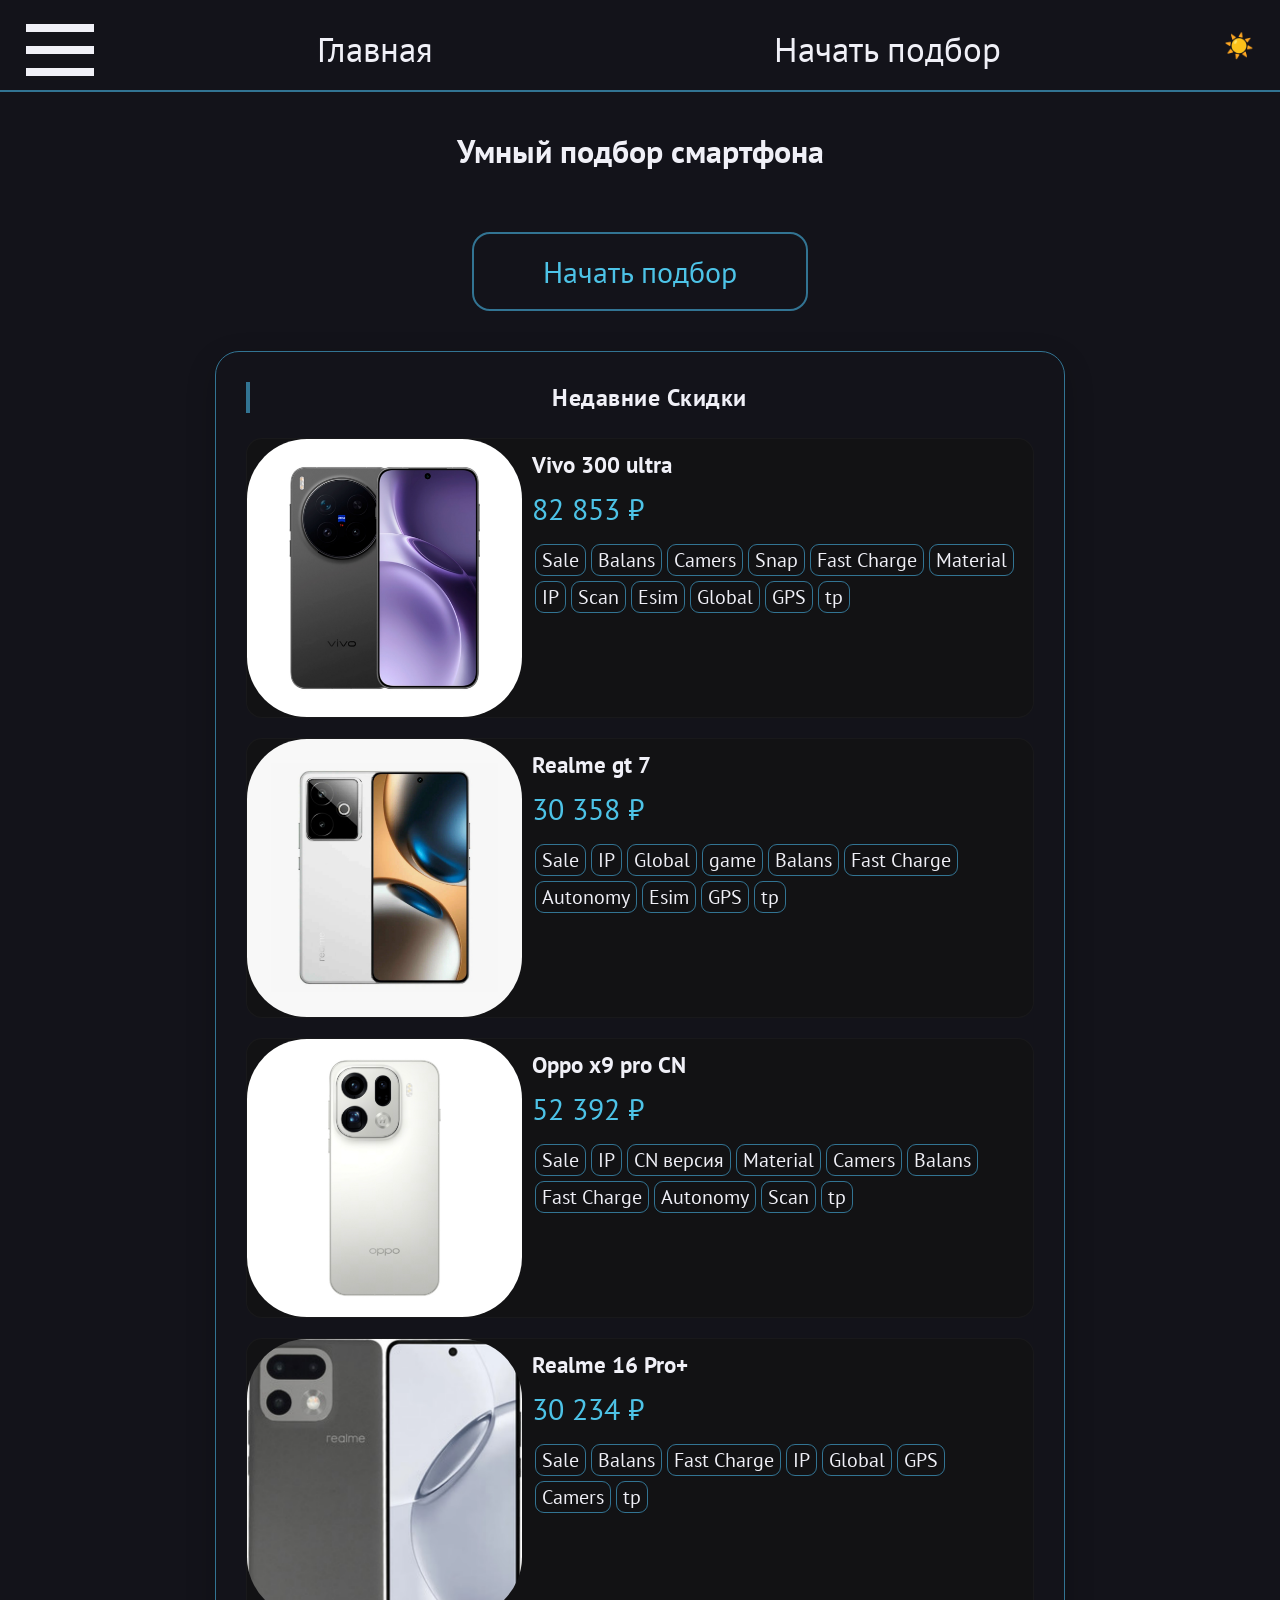
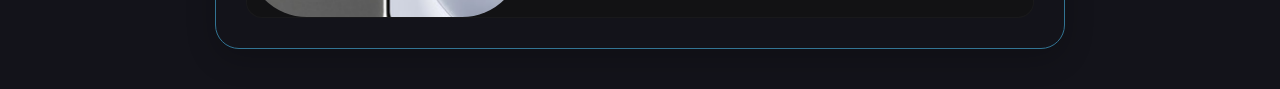
==== commit cd7d2a6c: "whitte theme add" ====
--- a/index.html
+++ b/index.html
@@ -14,9 +14,9 @@
 <body>
     <header>
             <div class="burger">
-            <span></span>
-            <span></span>
-            <span></span>
+            <span class="bspan"></span>
+            <span class="bspan"></span>
+            <span class="bspan"></span>
         </div>
         <nav>
             <ul>
@@ -25,7 +25,10 @@
 
             </ul>
         </nav>
-    <input type="checkbox" id = 'them'>
+    <label class="theme-switch">
+    <input type="checkbox" id="theme-checkbox">
+    <span id="them" class="switch-icon"></span>
+</label>
     </header>
     <main>
         <nav class="bnav">
@@ -42,7 +45,7 @@
     
 
     <div class="discount_header">
-        <h2 class="discount_title">Недавние Скидки</h2>
+        <h5 class="discount_title">Недавние Скидки</h5>
     </div>
     
 
--- a/style.css
+++ b/style.css
@@ -1,9 +1,31 @@
 @import url('https://fonts.googleapis.com/css2?family=PT+Sans:ital,wght@0,400;0,700;1,400;1,700&family=PT+Serif:ital,wght@0,400;0,700;1,400;1,700&family=Roboto:ital,wght@0,100;0,300;0,400;0,500;0,700;0,900;1,100;1,300;1,400;1,500;1,700;1,900&display=swap');
+
+ :root{
+    /* them  */
+    --icon-sun: "☀️";
+    --icon-moon: "🌙";
+
+    /* darck them  */
+    --text-color: #f0f0f7;
+    --bg-primary-darkt: #13131a;
+    --accent-primaryd:#327493;
+
+    /* white them */
+    --bg-primary:	#ffffff;
+    --bg-secondary-rgba: rgba(243, 243, 243, 0.8);
+    --text-primary:	#212529;
+    --text-secondary:	#495057;
+    --accent-primary:	#d97706;
+    --accent-light:	#fef3c7;
+
+
+
+}
 *{
     font-family:'Pt Sans'; /* шрифты */
     padding: 0px;
     margin: 0px; 
-    user-select: none;         /* Убирает возможность выделить текст курсором */
+     user-select: none;     /*    Убирает возможность выделить текст курсором */
 }
 
 .pt-sans-regular { /* шрифты */
@@ -12,34 +34,76 @@
     font-style: normal;
 }
 
-body{
+#theme-checkbox {
+    display: none;
+}
+
+/* 2. Стилизуем наш блок со значком */
+.switch-icon {
+    font-size: 24px;         
+    cursor: pointer;
+    user-select: none;
+    transition: transform 0.3s ease;
+    display: inline-block;
+}
+
+/* 3. По умолчанию (когда чекбокс НЕ нажат) показываем Солнце */
+.switch-icon::before {
+    content: var(--icon-sun);
+}
+
+/* 4. Когда чекбокс НАЖАТ (:checked), меняем контент на Луну */
+#theme-checkbox:checked ~ .switch-icon::before {
+    content: var(--icon-moon);
+}
+
+/* Эффект легкого поворота при клике для красоты */
+.theme-switch:active .switch-icon {
+    transform: scale(0.8) rotate(50deg);
+}
+
+body {
     display: flex;
     flex-direction: column;
-    min-height: 100vh; /* Растягивает body на всю высоту экрана */
-    margin: 0;
-    /* background: radial-gradient(circle, #acacff, #7878f4); */
-    background-color: #1C1F1F;
+    min-height: 100vh; 
+    background-color: var(--bg-primary-darkt);
+    transition: background-color 0.3s ease; 
+}
+
+
+body.white-theme {
+    background-color: var(--bg-primaryl);
+        transition: background-color 0.3s ease; 
 }
 
 header {
     display: flex;
     justify-content: space-around;
-    align-items: center; /* Центрирует элементы по вертикали внутри 80px */
-    border-bottom: 1px solid #327493; /* Тонкая рамка вместо заливки */
-    background-color: #1C1C1E;
+    align-items: center; 
+    border-bottom: 2px solid var(--accent-primaryd); 
+    background-color: var(--bg-primary-darkt); /* Цвет по умолчанию */
     height: 90px;
     position: fixed;
-    top: 0;       /* Прижать к самому верху */
-    left: 0;      /* Прижать к левому краю */
-    width: 100%;  /* Растянуть на всю ширину экрана */
-    z-index: 100; /* Чтобы шапка всегда была поверх остального контента */
-    
-}
+    top: 0;       
+    left: 0;      
+    width: 100%;  
+    z-index: 100; 
+    transition: background-color 0.3s ease; /* Плавная смена цвета для шапки */
+}
+
+header.white-theme {
+    background-color: var(--bg-primary);
+    border-bottom: 1px solid var(--accent-primary); 
+}
+
 
 li:hover {
-    /* Цвет фона с прозрачностью 0.1, который НЕ влияет на текст */
     background-color: rgba(255, 255, 255, 0.1); 
     border-radius: 18px;
+}
+
+body.white-theme li:hover {
+    background-color: var(--accent-light); 
 }
 
 header nav{
@@ -64,8 +128,12 @@
 header a{
     font-size: 35px;
     text-decoration: none;
-    color: #f0f0f7;
-
+    color:var(--text-color);
+}
+
+
+body.white-theme header a{
+     color: var(--text-primary);
 }
 
 .burger {
@@ -80,13 +148,17 @@
 }
 
 .burger span {
-    background-color: #f0f0f7;
+    background-color: var(--text-color);
     height: 8px;
     width: 100%;
     transition: 0.3s ease; /* Добавляем плавность */
     transform-origin: center; /* Вращаем относительно центра */
 }
 
+body.white-theme .bspan{
+    background-color: var(--text-primary);
+}
+
 .burger.active span:nth-child(1) {
     transform: translateY(22px) rotate(45deg);
 }
@@ -101,47 +173,33 @@
 
 main {
     padding-top: 90px;
-
     flex: 1; /* Этот блок заберет всё свободное место, прижав футер вниз */
     
 }
 
-
-.bnav{
-    position: fixed;
-    transform: translateX(-290px);    
-    z-index: 100;
-}
-
-.bnav.active{
-    height: 100%;
-    width: 250px;
-    transition: 0.4s ease;
-    transform: translateX(0px); 
-    background-color: #1C1C1E;
-    position: fixed;
-    z-index: 100;
-    border-right: 1px solid #327493; /* Тонкая рамка вместо заливки */
-}
-
 .bnavf{
     position: fixed;
-    transform: translateY(990px);    
+    transform: translateX(-550px);    
     z-index: 100;
 }
 
 .bnavf.active{
-    height: 100%;
-    width: 250px;
-    transition: 0.4s ease;
-    transform: translateX(0px); 
-    background-color: #1C1C1E;
+    height: 95vh;
+    width: 300px;
+    transition: 0.3s ease;
+    transform: translateX(0px);
     position: fixed;
-    z-index: 100;
-    border-right: 1px solid #327493; 
-    display:flex;
+    border-right: 1px solid var(--accent-primaryd);
+    display: flex;
     flex-direction: column;
-
+    background: rgba(15, 23, 31, 0.80);
+    backdrop-filter: blur(12px);
+}
+
+body.white-theme .bnavf.active{
+    border: 1px solid var(--accent-primary);
+    background-color: var(--bg-secondary-rgba);
+    transition: background-color 0.3s ease; /* Плавная смена цвета для шапки */
 }
 
 .filtdiv{
@@ -156,15 +214,8 @@
     margin-left: 40px;
 }
 
-main li{
-    margin: 35px;
-    list-style: none; 
-
-}
-
 main a{
     text-decoration: none;
-    color: #4dc3e7;
     font-size: 40px;
 }
 
@@ -176,47 +227,82 @@
     height: 50px;
     font-size: 25px;
     width: 240px;
-    color: #f0f0f7;
+    color: var(--text-color);
     background: transparent;
-    border: 1px solid #327493; 
+    border: 1px solid var(--accent-primaryd); 
     text-decoration: none;
     outline: none;
     border-radius: 18px ;
     cursor: pointer;
 }
 
+body.white-theme button{
+    border: 1px solid var(--accent-primary); 
+    color:var(--text-primary);
+}
+
 button.active {
-    background-color: #f0f0f7;
-    color: #415f91;
-    border-color: #415f91;
+    background-color: var(--accent-primaryd);
+    transition: 0.3s; /* Плавный переход */
+}
+
+body.white-theme button.active {
+    background-color: var(--accent-primary);
 }
 
 button:hover {
-    background-color: #327493;
-    color: white;
+    background-color: var(--accent-primaryd);
+    color: var(--text-color);
     transition: 0.3s; /* Плавный переход */
 }
 
+body.white-theme button:hover{
+    background-color: var(--accent-primary);
+}
 
 select {
     width: 83%; /* На мобилках лучше 100%, на ПК можно ограничить */
     max-width: 900px; 
     height: 50px;
-    color: #f0f0f7;
+    color: var(--text-color);
     background: transparent;
     font-size: 25px;
-    border: 1px solid #327493;
+    border: 1px solid var(--accent-primaryd);
     border-radius: 18px;
     outline: none;
     cursor: pointer;
     text-align: center;
     appearance: none;
     padding: 0 15px;
-}
-
-.bace option {
-    background-color: #1C1C1E;
-    color: #f0f0f7;
+        -webkit-appearance: none;
+    -moz-appearance: none;
+    appearance: none;
+}
+select:hover{
+    background-color: var(--accent-primaryd);
+    color: var(--text-color);
+    transition: 0.3s; /* Плавный переход */
+}
+
+body.white-theme select{
+    color: var(--text-primary);
+        border: 1px solid var(--accent-primary);
+}
+
+body.white-theme select:hover{
+    color: var(--text-primary);
+    background-color: var(--accent-primary);
+}
+
+
+select option {
+    background-color: var(--bg-primary-darkt);
+    color: var(--text-color);
+}
+
+body.white-theme select option{
+    color: var(--text-primary);
+    background-color: var(--bg-primary);
 }
 
 /* ДВОЙНОЙ ПОЛЗУНОК */
@@ -225,6 +311,11 @@
     width: 100%;
     height: 40px;
     margin-top: 10px;
+}
+
+body.white-theme .slider-track{
+    background-color: var(--accent-primary);
+
 }
 
 input[type="range"].cost {
@@ -245,7 +336,7 @@
     height: 20px;
     width: 20px;
     border-radius: 50%;
-    background: #f0f0f7;
+    background: var(--text-color);
     cursor: pointer;
     pointer-events: auto; /* Кликабелен только сам кружок */
     box-shadow: 0 0 10px rgba(50, 116, 147, 0.5);
@@ -256,7 +347,7 @@
 .slider-track {
     width: 100%;
     height: 5px;
-    background: #327493;
+    background: var(--accent-primaryd);
     position: absolute;
     top: 50%;
     transform: translateY(-50%);
@@ -264,14 +355,14 @@
 }
 
 .range-values {
-    color: #f0f0f7;
+    color: var(--text-color);
     font-size: 25px;
     margin-bottom: 10px;
     text-align: center;
 }
 
-select:hover{
-    filter: brightness(1.2); /* Легкое осветление при наведении */
+body.white-theme .range-values{
+    color: var(--text-primary);
 }
 
 .buttons {
@@ -288,14 +379,17 @@
 .phone_card {
 display: flex;
     gap: 20px;
-    background: #fff;
     padding: 20px;
     border-radius: 60px;
     max-width: 1150px;
     margin: 20px auto;
-    border: 1px solid #327493;
+    border: 1px solid var(--accent-primaryd);
     animation: fadeIn 0.5s ease forwards;
     background-color: transparent;
+}
+
+body.white-theme .phone_card{
+    border: 1px solid var(--accent-primary);
 }
 
 .price, .data{
@@ -305,14 +399,22 @@
 
 
 .startfind{
-    border: 3px solid #327493;
+    border: 2px solid var(--accent-primaryd);
     width: 26%;
     margin: 30px auto;
     border-radius: 18px;
-    padding: 18px 0 25px 0;
+    padding: 18px 0 18px 0;
     display: flex;
     flex-direction: column;
     align-items: center;
+}
+
+body.white-theme .startfind{
+        border: 2px solid var(--accent-primary);
+}
+
+body.white-theme .startfind:hover{
+    background-color: var(--accent-light);
 }
 
 .start_a{
@@ -320,6 +422,10 @@
     font-size: 30px;
 }
 
+body.white-theme .start_a{
+    color: var(--text-primary);
+}
+
 .site_info2{
     margin: 150px auto;
 }
@@ -331,10 +437,19 @@
 }
 
 .bnavf label{
-    font-size: 22px;
-    color: #f0f0f7;
+    padding-left: 30px;
+    font-size: 30px;
+    color: var(--text-color);
     cursor: pointer;
-    margin: 30px;
+    margin-top: 30px;
+}
+
+body.white-theme .bnavf label{
+    color: var(--text-primary);
+}
+
+body.white-theme .bnavf label:hover{
+    background-color: var(--accent-light);
 }
 
 .card_filtrs {
@@ -347,12 +462,17 @@
 
 .card_tag {
     font-size:20px;         
-    color:#f0f0f7 ;             
+    color:var(--text-color);             
     background-color: transparent;  
-    border: 1px solid #327493;   
+    border: 1px solid var(--accent-primaryd);   
     padding: 2px 6px;            
     border-radius: 9px;         
     white-space: nowrap;         
+}
+
+body.white-theme .card_tag{
+    border: 1px solid var(--accent-primary); 
+    color: var(--text-primary);  
 }
 
 @keyframes fadeIn {
@@ -378,24 +498,27 @@
     gap: 10px;           
 }
 
-.phone_info h3 {
+.phone_info{
     margin: 0; 
     font-size: 32px;
-    color: #f0f0f7;
-}
-
+    color: var(--text-color);
+}
+
+body.white-theme .phone_info{
+    color: var(--text-primary);
+}
 
 .count{
     font-size: 30px;
-    color: #f0f0f7;
-    background-color: #327493;
+    color: var(--text-color);
+    background-color: var(--accent-primaryd);
     width: 225px;
     margin: auto;
     text-align: center;
     border-radius: 18px;
     height: auto;
-        background: transparent;
-    border: 1px solid #327493;
+    background: transparent;
+    border: 1px solid var(--accent-primaryd);
 }
 
 .costdiv{
@@ -405,24 +528,32 @@
     margin: 15px auto;
     width: 50%;
     border-radius: 18px;
-        background: transparent;
-    border: 1px solid #327493;
-        padding: 0 20px 0 20px;
+    background: transparent;
+    border: 1px solid var(--accent-primaryd);
+    padding: 0 20px 0 20px;
+}
+
+body.white-theme .costdiv{
+    border: 1px solid var(--accent-primary);    
 }
 
 .cost{
-background-color: #1C1C1E;
-    color: #f0f0f7;
+    background-color: var(--bg-primary-darkt);
+    color: var(--text-color);
     width: 90%;
     margin: auto;
     cursor: pointer;
     margin-bottom: 10px;
-    color: #327493;
+    color: var(--accent-primaryd);
+}
+
+body.white-theme span{
+    color: var(--text-primary);
 }
 
 .costspan{
     margin: auto;
-    color: #f0f0f7;
+    color: var(--text-color);
     font-size: 30px;
     margin-top: 5px;
 }
@@ -431,14 +562,13 @@
     width: 45%;
     margin: 20px auto;
     padding: 20px 0 30px 0;
-    color: #f0f0f7;
-    background: rgba(255, 255, 255, 0.03);
-    border: 1px solid #327493;
+    color: var(--text-color);
     border-radius: 18px;
 }
 .site_info2 {    display: none;}
 
 h1, h2{
+    color: var(--text-color);
     margin: 0 auto;
     text-align: center;
 }
@@ -448,12 +578,13 @@
     color: #4dc3e7;
     width: 250px;
     height: 50px;
-    border:1px solid #327493;
+    border:1px solid var(--accent-primaryd);
     border-radius: 9px;
 }
 
+
 h1 { 
-    font-size: 35px; 
+    font-size: 32px; 
 }
 
 h4 { 
@@ -466,6 +597,17 @@
     margin: 10px;
     text-align: left;
     color: #d0d0d8;
+}
+
+body.white-theme h1, 
+body.white-theme h2, 
+body.white-theme h3, 
+body.white-theme h4 {
+    color: var(--text-primary);
+}
+
+body.white-theme h2{
+        border:1px solid var(--accent-primary);
 }
 
 .form{
@@ -494,28 +636,27 @@
 
 .findfoot{
     font-size: 30px;
-    color: #f0f0f7;
+    color: var(--text-color);
     background-color:#3B527F;
     width: 100%;
     margin: auto;
     text-align: center;
     height: auto;
-         border-top: 1px solid #327493; /* Тонкая рамка вместо заливки */    
-        background-color: #1C1C1E;
+    border-top: 1px solid var(--accent-primaryd);   
+    background-color: var(--bg-primary-darkt);
 }
 
 .formlbl{
     width: 40%;
     text-align: center;
     font-size: 25px;
-    color:#f0f0f7;
+    color:var(--text-color);
     background: rgba(255, 255, 255, 0.03); /* Почти прозрачный фон */
-    border: 1px solid #327493; /* Тонкая рамка вместо заливки */
+    border: 1px solid var(--accent-primaryd); /* Тонкая рамка вместо заливки */
     border-radius: 18px;
 }
 
 .description{
-    color: #dcdce3;
     font-size: 24px;
     line-height: 35px;
 }
@@ -548,8 +689,16 @@
     transition: 0.3s;
 }
 
+body.white-theme .hint-icon{
+        background: rgba(218, 218, 218, 0.74);
+}
+
 .hint-icon:hover {
-    background: #327493;
+    background: var(--accent-primaryd);
+}
+
+body.white-theme .hint-icon:hover{
+    background: var(--accent-primary);
 }
 
 /* Сама подсказка */
@@ -557,10 +706,10 @@
     visibility: hidden;
     opacity: 0;
     width: 180px;
-    background: #1C1C1E;
-    color: #fff;
+    background: var(--bg-primary-darkt);
+    color: var(--text-color);
     text-align: center;
-    border: 1px solid #327493;
+    border: 1px solid var(--accent-primaryd);
     border-radius: 8px;
     padding: 8px;
     position: absolute;
@@ -575,6 +724,12 @@
     box-shadow: 0 5px 15px rgba(0,0,0,0.5);
 }
 
+body.white-theme .hint-text{
+    color: var(--text-primary);
+    background: var(--bg-primary);
+     border: 1px solid var(--accent-primary);
+}
+
 /* Треугольник внизу подсказки */
 .hint-text::after {
     content: "";
@@ -584,7 +739,7 @@
     margin-left: -5px;
     border-width: 5px;
     border-style: solid;
-    border-color: #327493 transparent transparent transparent;
+    border-color: var(--accent-primaryd) transparent transparent transparent;
 }
 
 /* Показ при наведении или клике (для мобилок) */
@@ -616,26 +771,44 @@
     max-width: 850px; /* Фиксируем идеальную ширину под размер карточек */
     margin: 40px auto;
     padding: 30px;
-    background: #1c1c1e; /* Темный благородный фон, чуть светлее основного */
-    border: 1px solid #327493; /* Тонкая аккуратная рамка */
+    background:var(--bg-primary-darkt); /* Темный благородный фон, чуть светлее основного */
+    border: 1px solid var(--accent-primaryd); /* Тонкая аккуратная рамка */
     border-radius: 24px; /* Красивые скругленные углы */
     box-shadow: 0 10px 30px rgba(0, 0, 0, 0.2);
     box-sizing: border-box;
 }
 
+body.white-theme .discount_section {
+    border: 1px solid var(--accent-primary);
+    background: var(--bg-primary);
+}
+
 /* 2. Оформление заголовков */
 .discount_header {
     margin-bottom: 25px;
-    border-left: 4px solid #327493; /* Стильная синяя вертикальная полоса слева от текста */
+    border-left: 4px solid var(--accent-primaryd);
     padding-left: 15px;
 }
 
+body.white-theme .discount_header{
+    border-left: 4px solid var(--accent-primary);
+}
+
+.sortimp{
+    background-color: var(--accent-primaryd);
+}
+
 .discount_title {
-    color: #ffffff;
+    text-align: center;
+    color: var(--text-color);
     font-size: 24px;
     font-weight: 700;
     margin: 0 0 6px 0;
     letter-spacing: 0.5px;
+}
+
+body.white-theme h5{
+    color: var(--text-primary);
 }
 
 .discount_subtitle {
@@ -658,7 +831,7 @@
     flex-direction: row !important; /* Картинка слева, текст справа */
     width: 100% !important;
     height: 280px !important; /* Компактная фиксированная высота, чтобы карточка не была огромной */
-    background: #121214 !important; /* Глубокий черный фон самой карточки для контраста */
+    background: #121214; /* Глубокий черный фон самой карточки для контраста */
     border: 1px solid rgba(255, 255, 255, 0.03) !important;
     border-radius: 16px !important;
     overflow: hidden !important;
@@ -670,69 +843,76 @@
                 box-shadow 0.3s ease !important;
 }
 
+body.white-theme .phone_card_slide{
+    background: var(--bg-secondary-rgba);
+}
+
 /* 🚀 КРУТАЯ АНИМАЦИЯ: Эффект перемещения и объема при наведении */
 .phone_card_slide:hover {
     transform: translateY(-4px) scale(1.005) !important; /* Карточка плавно приподнимается вверх */
-    border-color: #327493 !important; /* Рамка окрашивается в ваш синий цвет */
+    border-color: var(--accent-primaryd) !important; /* Рамка окрашивается в ваш синий цвет */
     box-shadow: 0 10px 25px rgba(50, 116, 147, 0.15) !important; /* Мягкое неоновое свечение */
+}
+
+body.white-theme .phone_card_slide:hover{
+    border-color: var(--accent-primary)!important;
+    box-shadow: 0 10px 25px rgba(50, 116, 147, 0.15) !important;
 }
 
 /* Картинка внутри карточки */
 .phone_card_slide .phone_img {
     width: 35% !important; /* Компактное выделение под фото */
     height: 100% !important;
-    object-fit: contain !important;
-    padding: 15px !important;
-    background: #18181c; /* Слегка выделяем зону подложки картинки */
+}
+
+body.white-theme .phone_card_slide .phone_img{
+    background: rgba(214, 214, 214, 0.822);
 }
 
 /* Правая текстовая часть информации */
 .phone_card_slide .phone_info {
     width: 65% !important;
     height: 100% !important;
-    padding: 20px !important;
     display: flex !important;
     flex-direction: column !important;
     box-sizing: border-box;
-}
-
-/* Название смартфона внутри карточки */
-.phone_card_slide .phone_info h3 {
-    color: #fff;
+    padding: 10px 10px 0 10px;
+    color: var(--text-color);
     font-size: 20px;
     margin: 0 0 4px 0;
 }
 
 .more_info_btn2{
     align-self: flex-start;
-    background: #327493;
-    color: #fff;
+    background: var(--accent-primaryd);
+    color: var(--text-color);
     padding: 8px 20px;
     border-radius: 8px;
     text-decoration: none;
     font-size: 20px;
     font-weight: 600;
     margin: 12px 0;
-    transition: background 0.2s ease;
-}
- .more_info_btn2:hover {
-    background: #255870; /* При наведении кнопка становится чуть темнее */
+}
+
+body.white-theme .more_info_btn2{
+    background: var(--accent-primary);
+    color: var(--text-primary);
 }
 
 .more_info_btn {
     align-self: flex-start;
-    background: #327493;
-    color: #fff;
+    background: var(--accent-primaryd);
+    color: var(--text-color);
     padding: 8px 20px;
     border-radius: 8px;
     text-decoration: none;
     font-size: 16px;
     font-weight: 600;
     margin: 12px 0;
-    transition: background 0.2s ease;
-}
-.phone_card_slide .more_info_btn:hover {
-    background: #255870; /* При наведении кнопка становится чуть темнее */
+}
+
+body.white-theme .more_info_btn{
+        background: var(--accent-primary);
 }
 
 /* Характеристики прячем под аккуратный внутренний скролл, чтобы они не раздували карточку */
@@ -745,47 +925,95 @@
     flex-grow: 1;
 }
 
+body.white-theme  .description{
+    color: var(--text-primary);
+}
+
 /* Тонкий красивый скроллбар для характеристик */
 .phone_card_slide .description::-webkit-scrollbar {
     width: 4px;
 }
 .phone_card_slide .description::-webkit-scrollbar-thumb {
-    background: #2d3748;
     border-radius: 4px;
 }
-
-
-
-
-
-
-
-
-
-
-
-
-
-
-
-
-
-
-
-
-
+/*  Контейнер шторки меню при открытии */
+
+.bnav{
+    position: fixed;
+    transform: translateX(-290px);    
+    z-index: 100;
+}
+
+.bnav.active {
+    display: flex !important;      /* Включаем Flexbox для выравнивания */
+    flex-direction: column;
+    align-items: center;          /* Центрируем ссылки по горизонтали */
+    position: fixed;              /* Фиксируем поверх всего сайта */
+    top: 91px;
+    left: 0;
+    width: 300px;
+    height: 95vh;
+    transform: translateX(0px);
+    transition: 0.4s ease;
+    border-right: 1px solid var(--accent-primaryd);  
+    background: rgba(15, 23, 31, 0.80); 
+    backdrop-filter: blur(12px);
+    -webkit-backdrop-filter: blur(12px);
+    z-index: 999;                 
+    animation: fadeInMenu 0.25s ease-out forwards;
+    animation: fadeInMenu 0.25s ease-out forwards;
+}
+
+body.white-theme .bnav{
+        background: var(--bg-secondary-rgba);
+        border: 1px solid var(--accent-primary);
+        transition: background-color 0.3s ease; 
+}
+
+/* 2. Сброс отступов у списка */
+.bnav.active ul {
+    width: 100%;
+    margin: 0;
+
+}
+
+/* 3. Пункты меню (Главная, Подбор) */
+.bnav.active li {
+    margin: 30px 0;               /* Оптимальный отступ для нажатия пальцем на смартфоне */
+    opacity: 0;
+    animation: fadeInUpItems 0.3s ease-out forwards;
+}
+
+.at{
+    color: var(--text-color);
+    padding-left: 30px;
+}
+
+body.white-theme .at{
+    color: var(--text-primary);
+}
+
+/* --- АНИМАЦИИ --- */
+@keyframes fadeInMenu {
+    from { opacity: 0; }
+    to { opacity: 1; }
+}
+
+@keyframes fadeInUpItems {
+    to {
+        opacity: 1;
+        transform: translateY(0);
+    }
+}
+
+body.white-theme svg{
+    color: var(--text-primary);
+}
 
 
 
 @media (max-width: 480px){
-    
-    .bnavf.active {
-        bottom: 0;
-        width: 100%;
-        height: auto;
-        border-radius: 15px 15px 0 0;
-        border-top: 1px solid #577495;
-    }
+    li:hover {background-color: rgba(255, 255, 255, 0);}
     ._a{
         display: none;
     }
@@ -808,11 +1036,37 @@
 .bnav.active{
     width: 100%;
 }
-
-.at{
-    margin-bottom: 15px;
-    font-size: 40px;
-    width: 100%;
+.bnav.active li{
+width: 100%;
+        margin-left: 28%;
+        margin-top: 100px;
+        font-size: 45px;
+        list-style: none;
+}
+.bnavf{
+    position: fixed;
+    transform: translateY(1500px);    
+    z-index: 100;
+}
+
+.bnavf.active{
+    height: 300px;
+    position: fixed;              
+    bottom: 0;                    
+    left: 0;
+    width: 100%;  
+    transform: translateY(0);     
+    transition: transform 0.4s ;
+    border-radius:  24px  24px 0  0 ;
+    backdrop-filter: blur(12px);
+    border-top: 1px solid var(--accent-primaryd);
+}
+
+.bnavf label{
+    padding-left: 23%;
+    font-size: 30px;
+    cursor: pointer;
+    margin-top: 65px;
 }
 
 .formlbl{
@@ -824,7 +1078,7 @@
 }
 
 .startfind{
-    width: 65%;
+    width: 50%;
 }
 
 .startfind a{
@@ -921,11 +1175,20 @@
     max-width: 850px;
     margin: 40px auto;
     padding: 5px;
-    background: #1c1c1e;
-    border: 1px solid #327493;
+    border: 1px solid var(--accent-primaryd);
     border-radius: 24px;
-    box-shadow: 0 10px 30px rgba(0, 0, 0, 0.2);
     box-sizing: border-box;
 }
 
-}
+
+.phone_card_slide {
+    display: flex !important;
+    flex-direction: row !important;
+    height: 280px !important;
+    border-radius: 16px !important;
+    overflow: hidden !important;
+    box-sizing: border-box;
+    transition: transform 0.3s cubic-bezier(0.25, 1, 0.5, 1), border-color 0.3s ease, box-shadow 0.3s ease !important;
+
+}
+}
